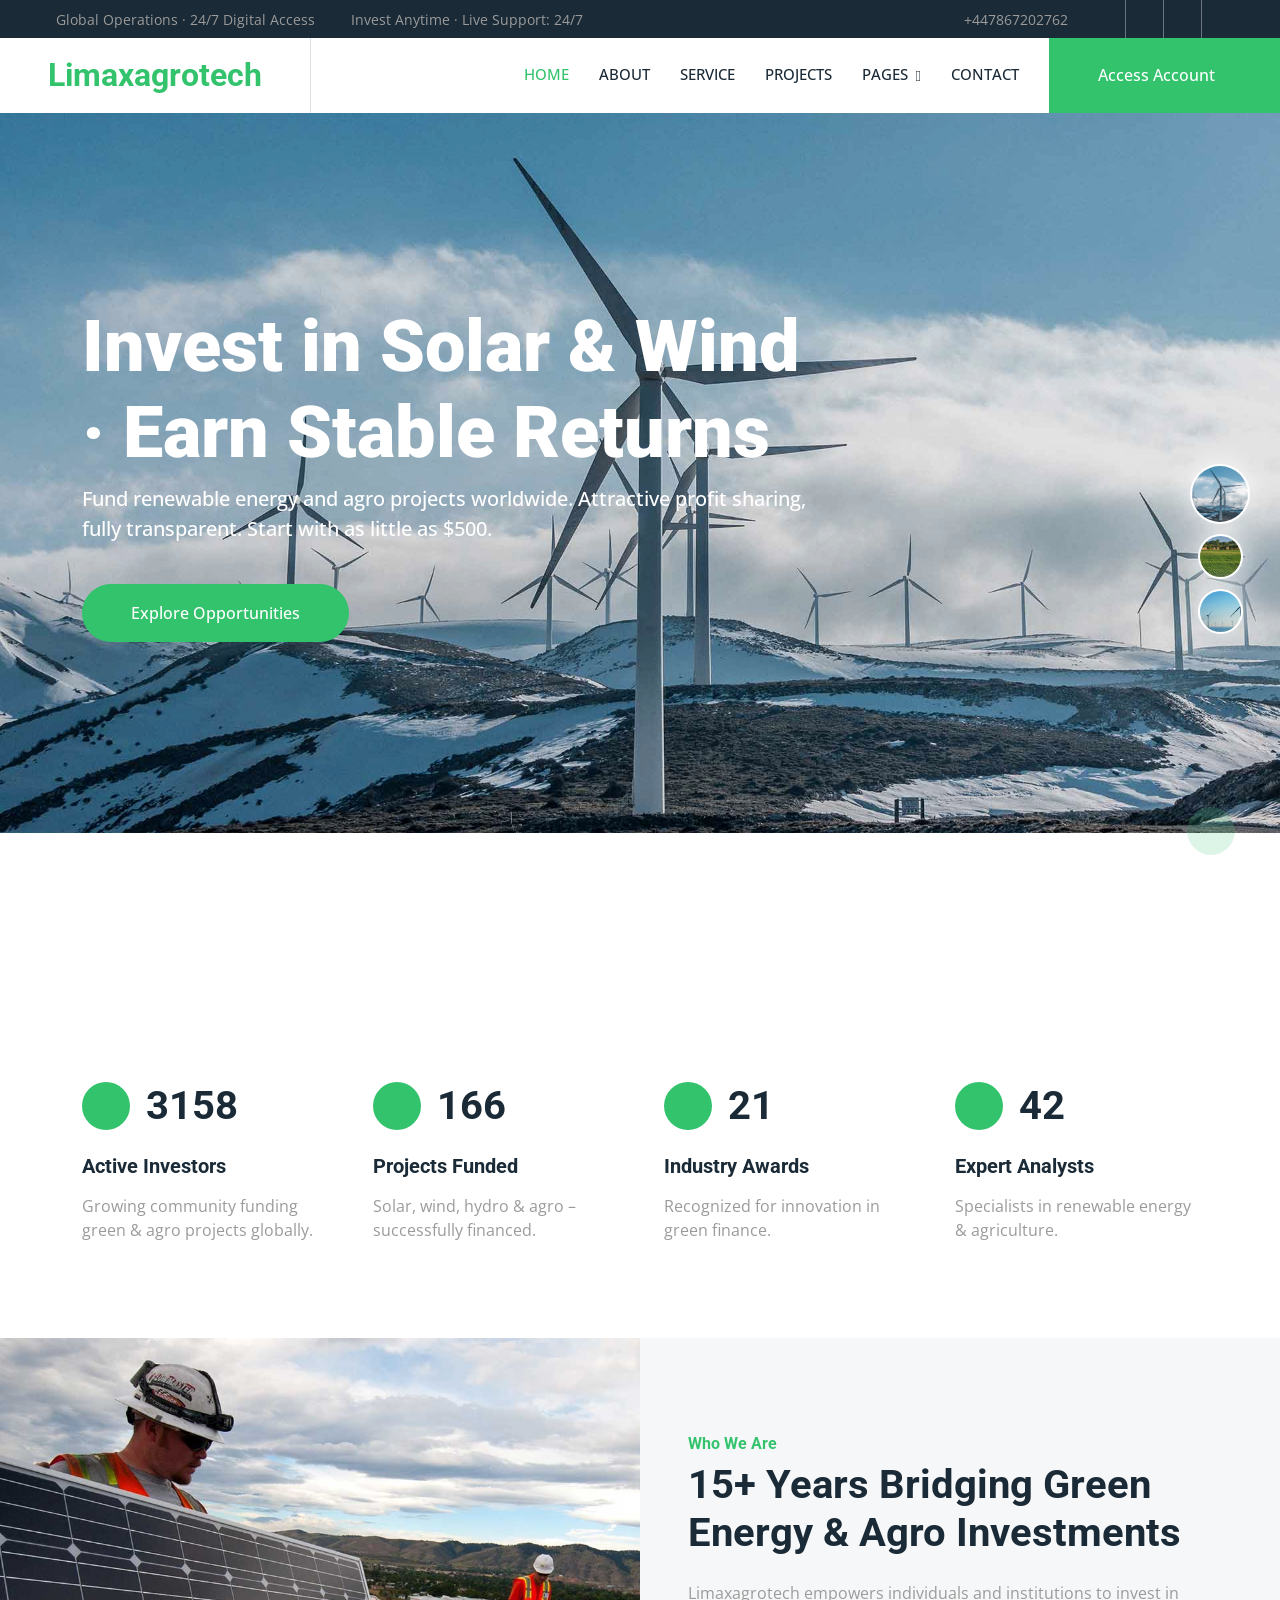
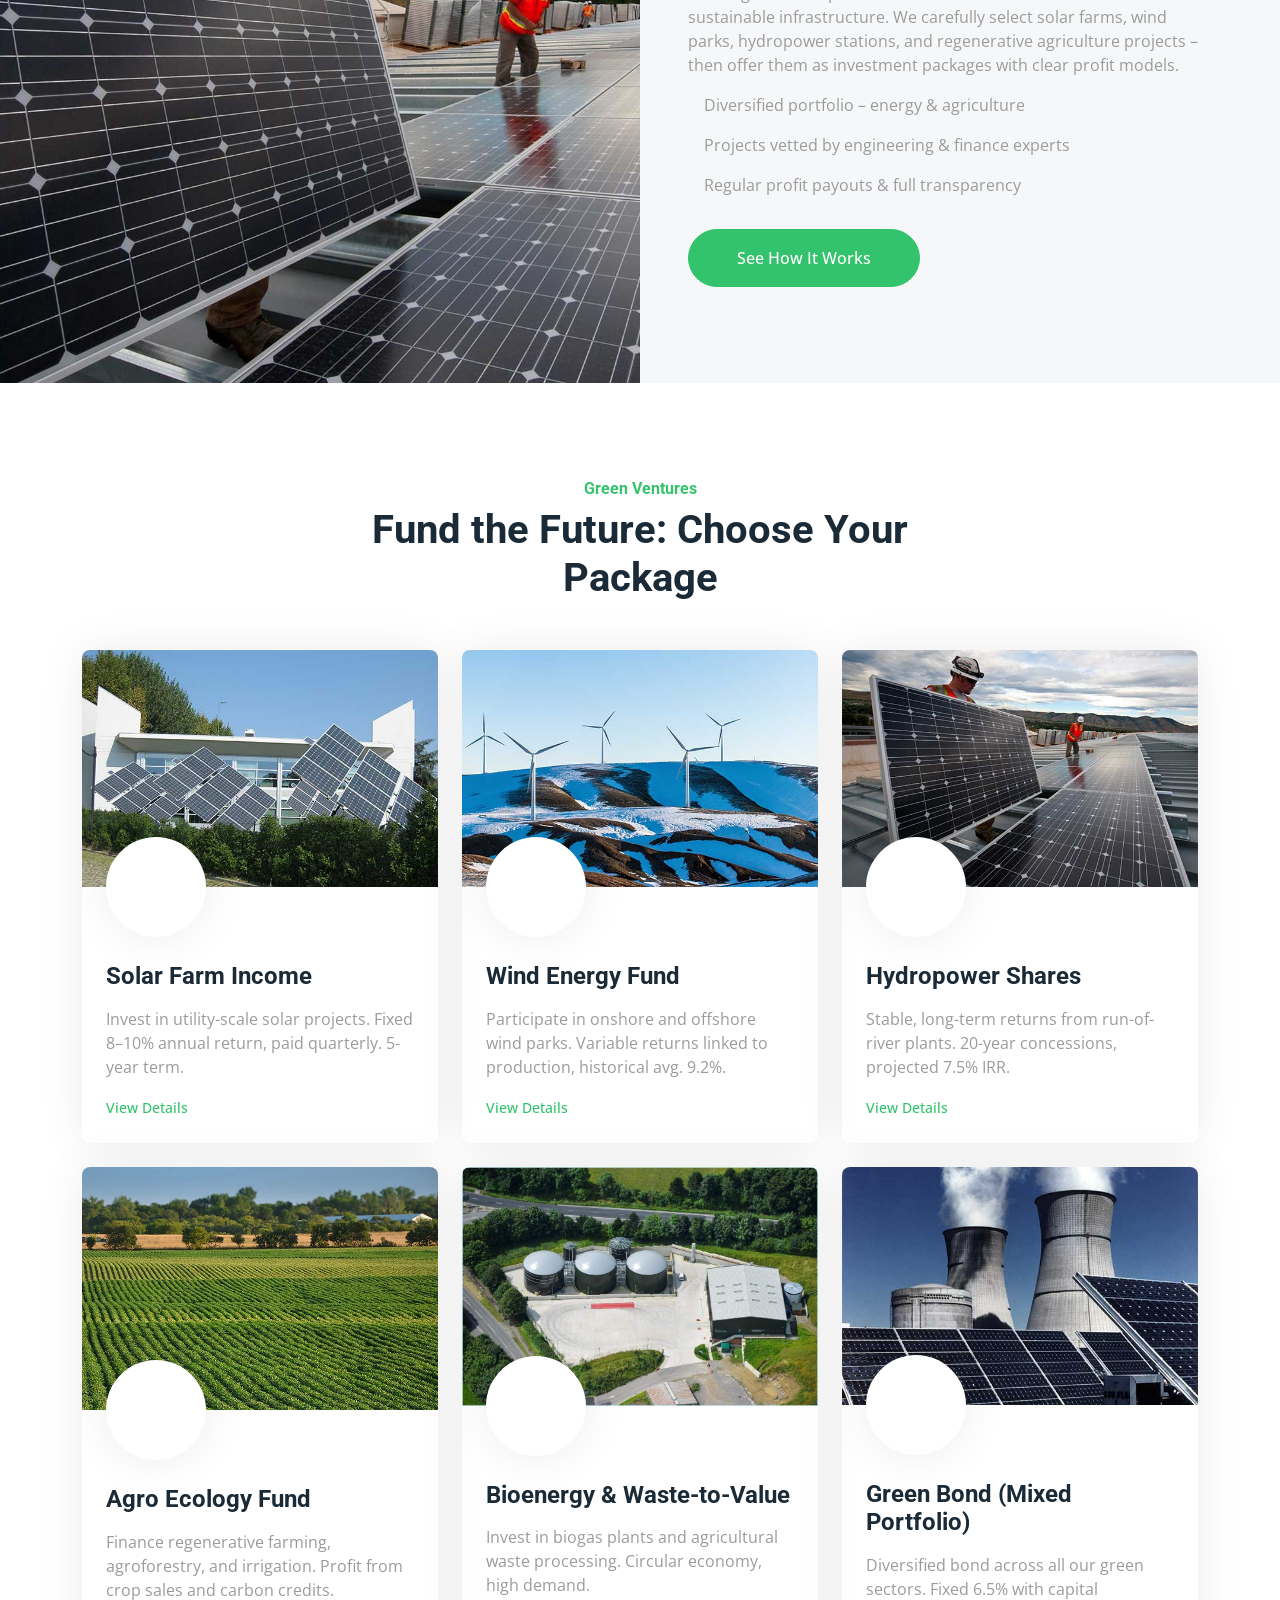
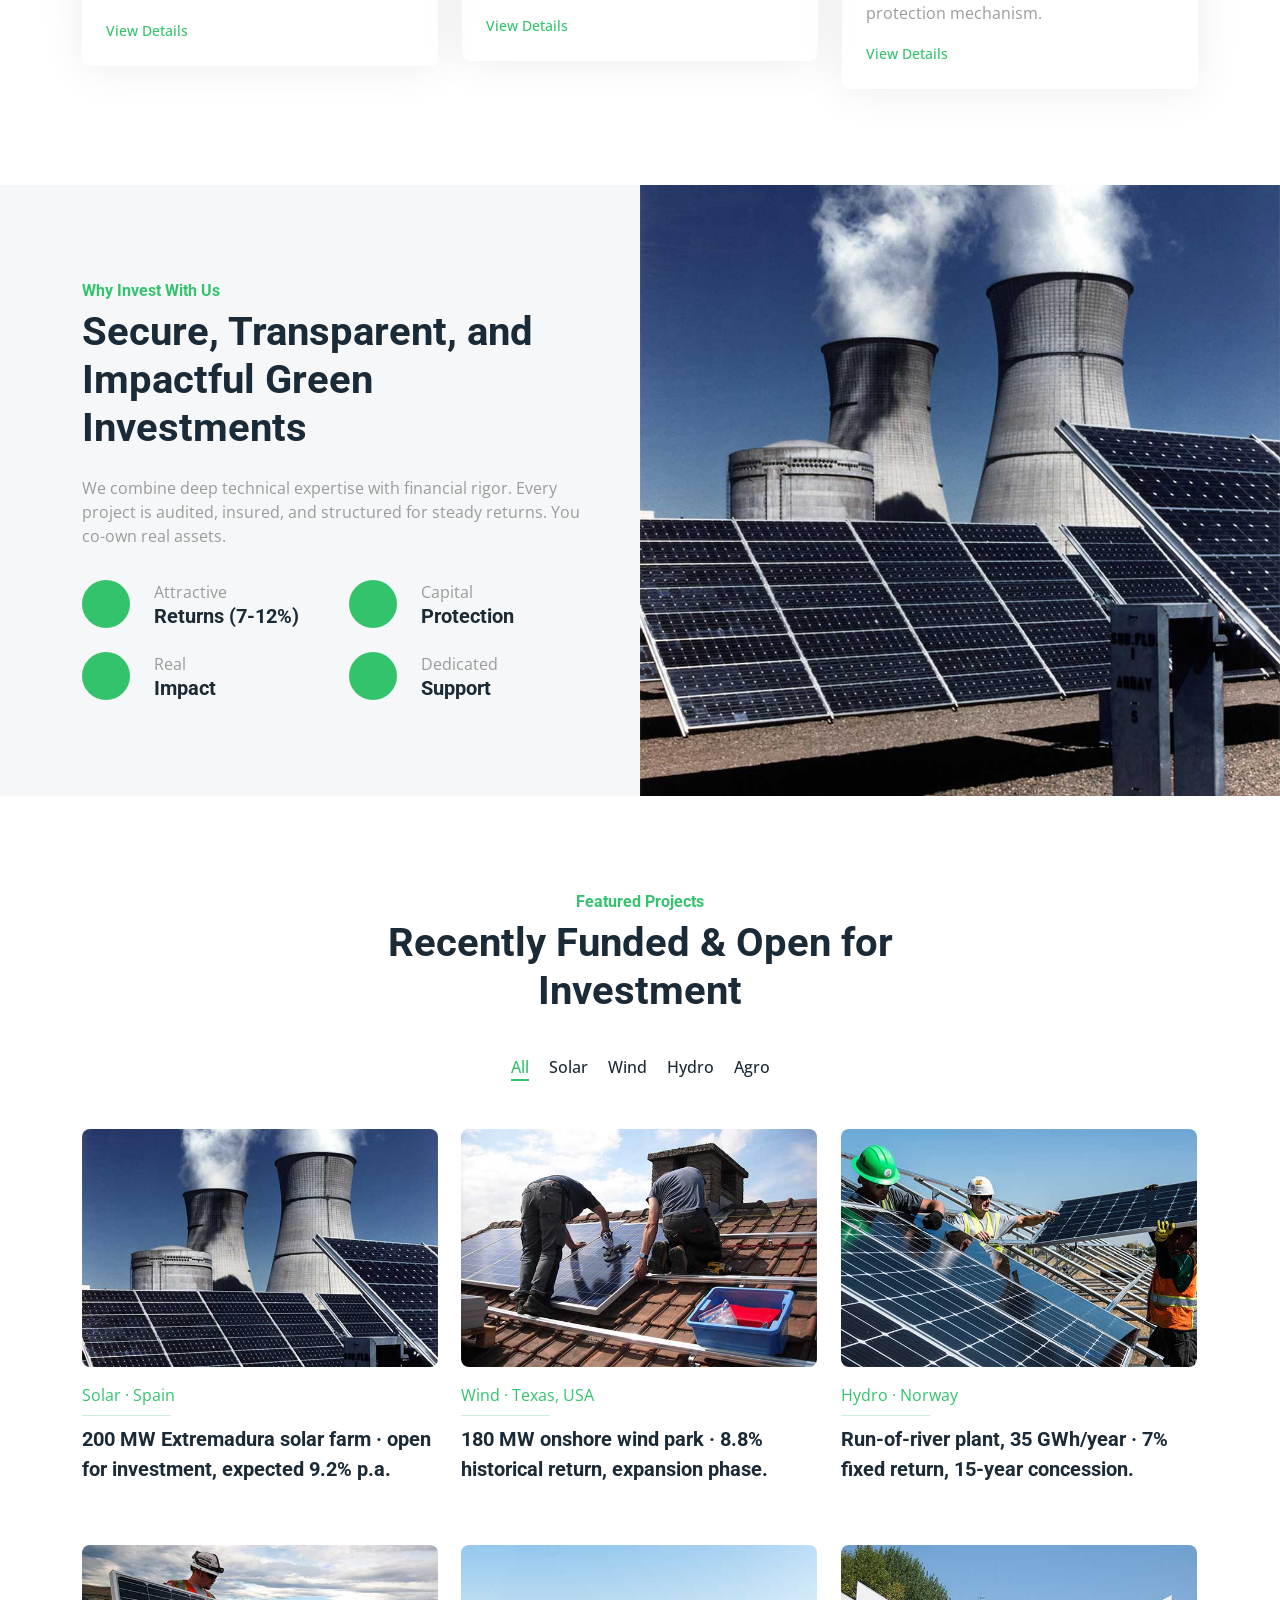
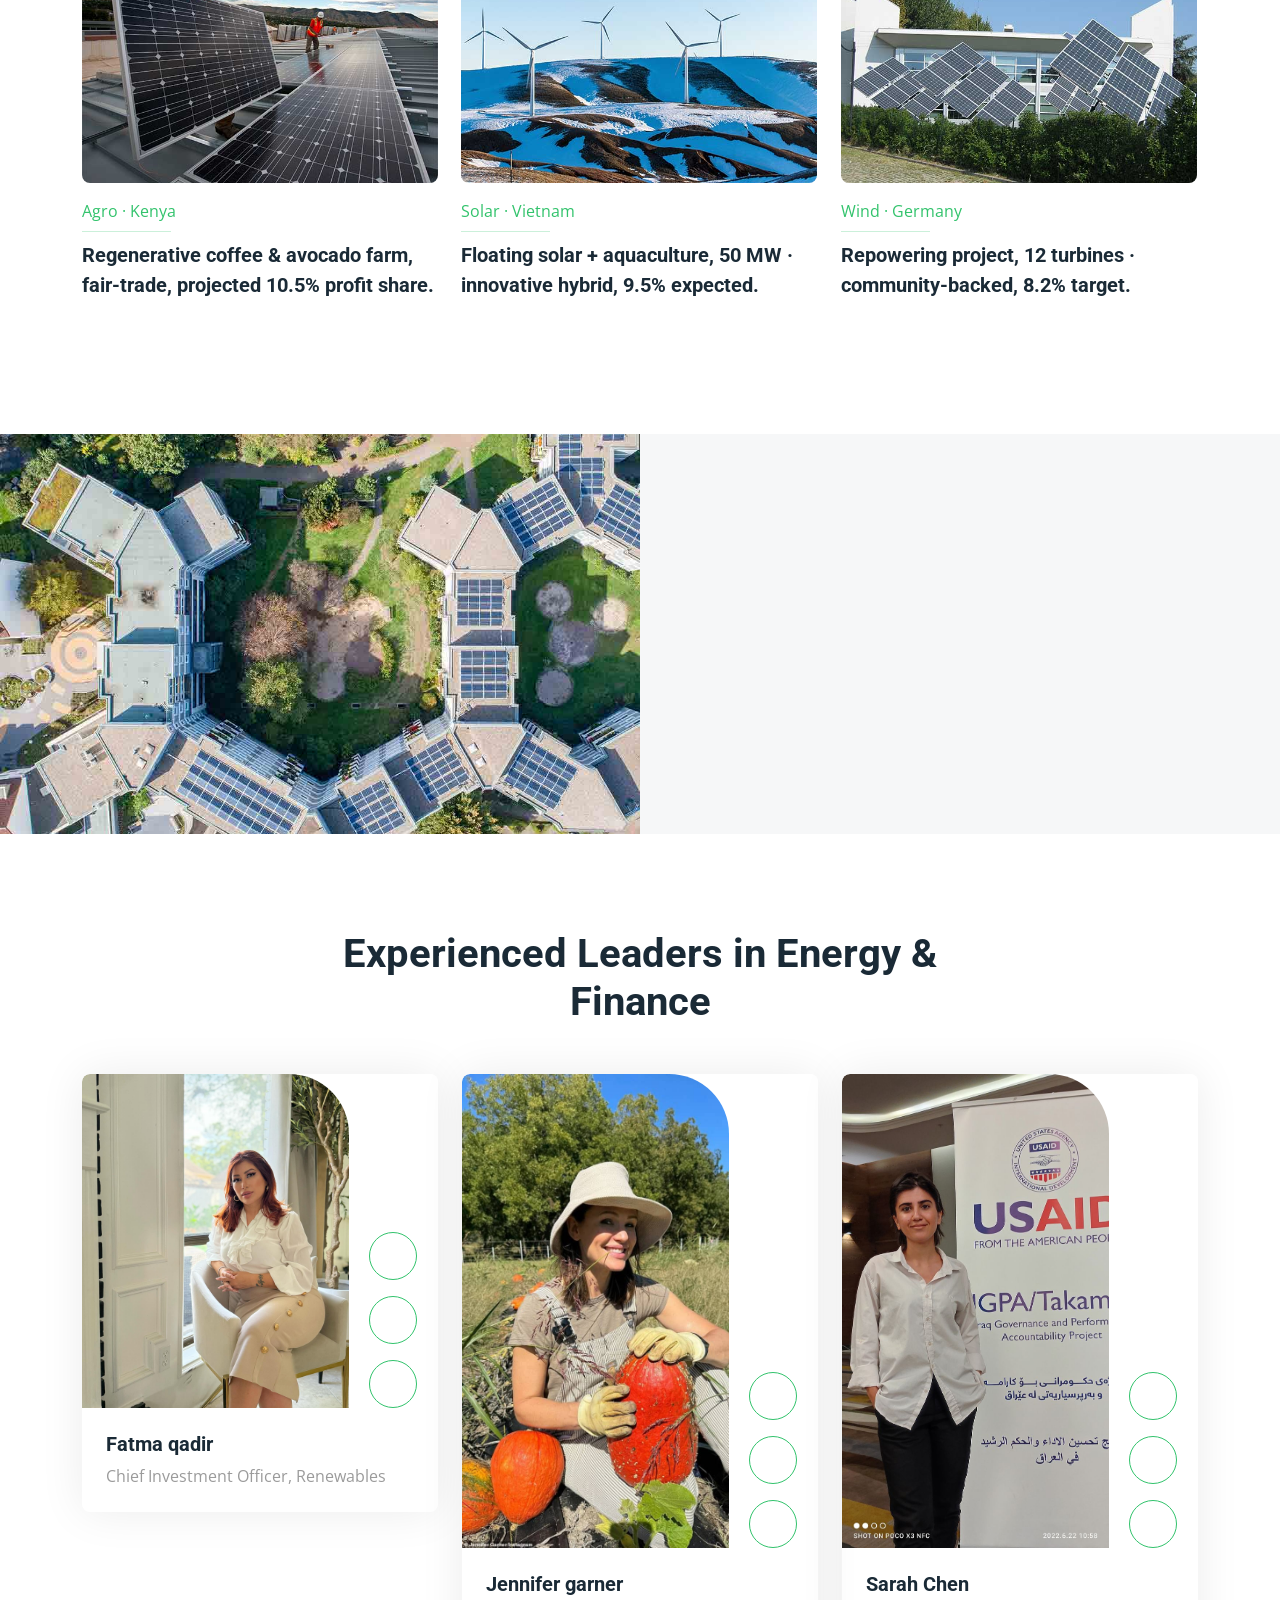
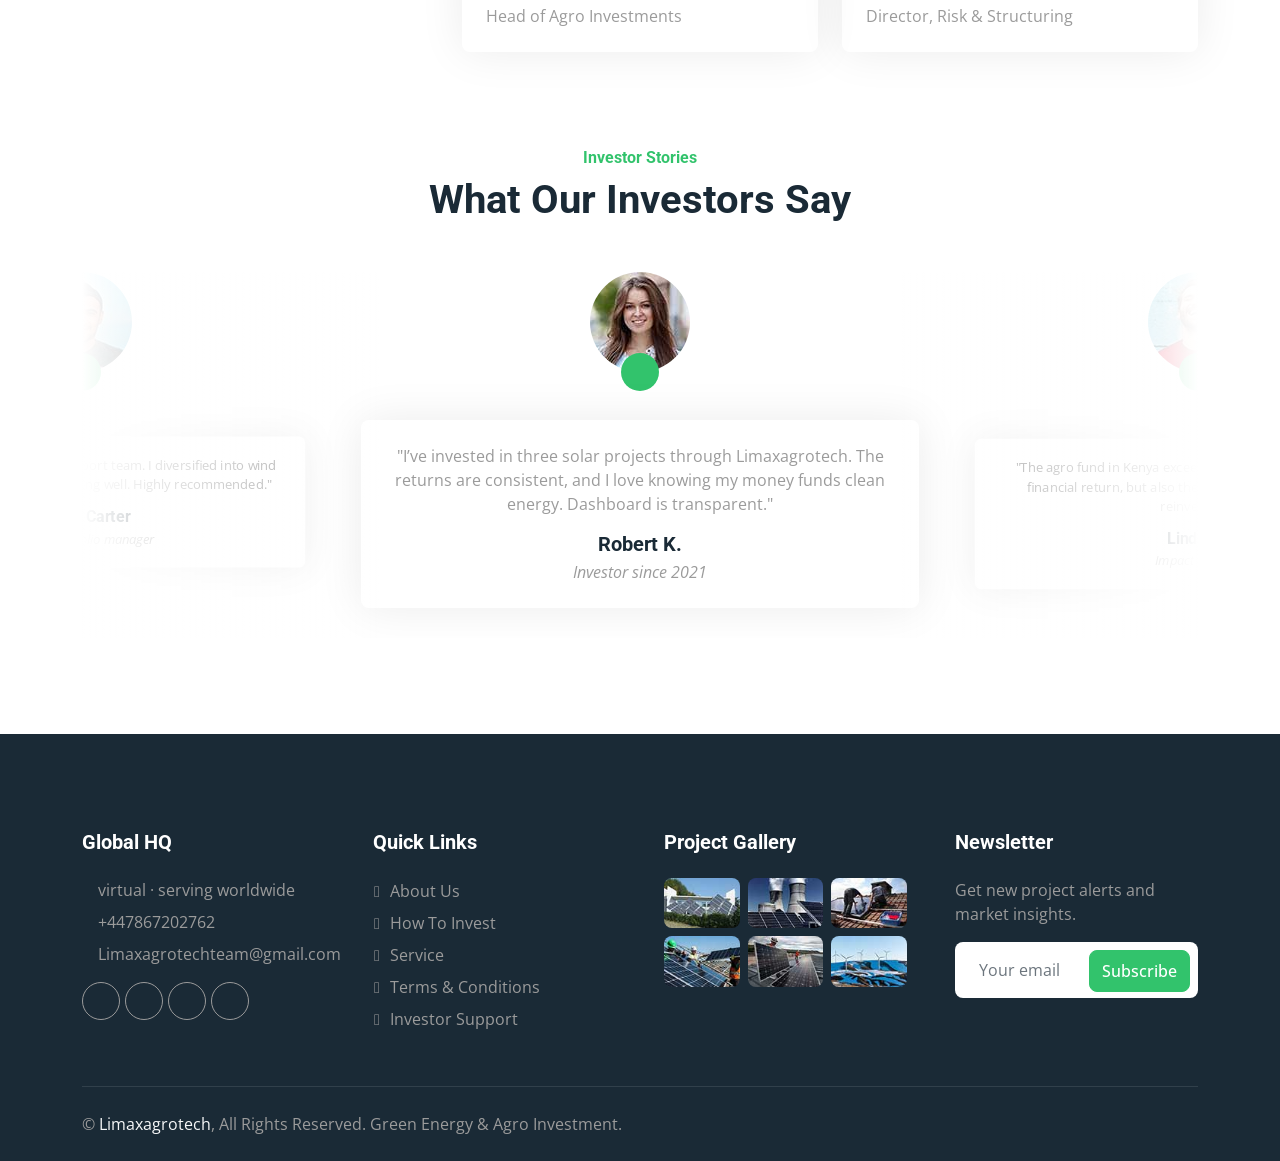
==== index.html @ bcfdec51 "first commit" ====
<!DOCTYPE html>
<html lang="en">

<!-- Mirrored from themewagon.github.io/limaxagrotech/ by HTTrack Website Copier/3.x [XR&CO'2014], Thu, 05 Feb 2026 19:25:22 GMT -->
<!-- Added by HTTrack -->
<meta http-equiv="content-type" content="text/html;charset=utf-8" /><!-- /Added by HTTrack -->

<head>
    <meta charset="utf-8">
    <title>Limaxagrotech · Green Energy & Agro Investment</title>
    <meta content="width=device-width, initial-scale=1.0" name="viewport">
    <meta content="green energy investment, agro projects, renewable energy, sustainable farming, invest in solar"
        name="keywords">
    <meta
        content="Limaxagrotech connects global investors with profitable green energy and agricultural projects. Invest in solar, wind, hydropower & agro packages."
        name="description">

    <!-- Favicon -->
    <link href="img/favicon.html" rel="icon">

    <!-- Google Web Fonts -->
    <link rel="preconnect" href="https://fonts.googleapis.com/">
    <link rel="preconnect" href="https://fonts.gstatic.com/" crossorigin>
    <link
        href="https://fonts.googleapis.com/css2?family=Open+Sans:wght@400;500&amp;family=Roboto:wght@500;700;900&amp;display=swap"
        rel="stylesheet">

    <!-- Icon Font Stylesheet -->
    <link href="../../cdnjs.cloudflare.com/ajax/libs/font-awesome/5.10.0/css/all.min.css" rel="stylesheet">
    <link href="../../cdn.jsdelivr.net/npm/bootstrap-icons@1.4.1/font/bootstrap-icons.css" rel="stylesheet">

    <!-- Libraries Stylesheet -->
    <link href="lib/animate/animate.min.css" rel="stylesheet">
    <link href="lib/owlcarousel/assets/owl.carousel.min.css" rel="stylesheet">
    <link href="lib/lightbox/css/lightbox.min.css" rel="stylesheet">

    <!-- Customized Bootstrap Stylesheet -->
    <link href="css/bootstrap.min.css" rel="stylesheet">

    <!-- Template Stylesheet -->
    <link href="css/style.css" rel="stylesheet">

    <style>
        /* Ensure mobile menu appears above content */
        .navbar-collapse {
            background-color: white;
            z-index: 1050;
            transition: all 0.3s ease;
        }

        /* Manual toggle class */
        .navbar-collapse.show-manual {
            display: block !important;
        }
    </style>
</head>

<body>
    <!-- Spinner Start -->
    <div id="spinner"
        class="show bg-white position-fixed translate-middle w-100 vh-100 top-50 start-50 d-flex align-items-center justify-content-center">
        <div class="spinner-border text-primary" style="width: 3rem; height: 3rem;" role="status">
        </div>
    </div>
    <!-- Spinner End -->


    <!-- Topbar Start -->
    <div class="container-fluid bg-dark p-0">
        <div class="row gx-0 d-none d-lg-flex">
            <div class="col-lg-7 px-5 text-start">
                <div class="h-100 d-inline-flex align-items-center me-4">
                    <small class="fa fa-map-marker-alt text-primary me-2"></small>
                    <small>Global Operations · 24/7 Digital Access</small>
                </div>
                <div class="h-100 d-inline-flex align-items-center">
                    <small class="far fa-clock text-primary me-2"></small>
                    <small>Invest Anytime · Live Support: 24/7</small>
                </div>
            </div>
            <div class="col-lg-5 px-5 text-end">
                <div class="h-100 d-inline-flex align-items-center me-4">
                    <small class="fa fa-phone-alt text-primary me-2"></small>
                    <small>+447867202762</small>
                </div>
                <div class="h-100 d-inline-flex align-items-center mx-n2">
                    <a class="btn btn-square btn-link rounded-0 border-0 border-end border-secondary" href="#"><i
                            class="fab fa-facebook-f"></i></a>
                    <a class="btn btn-square btn-link rounded-0 border-0 border-end border-secondary" href="#"><i
                            class="fab fa-twitter"></i></a>
                    <a class="btn btn-square btn-link rounded-0 border-0 border-end border-secondary" href="#"><i
                            class="fab fa-linkedin-in"></i></a>
                    <a class="btn btn-square btn-link rounded-0" href="#"><i class="fab fa-instagram"></i></a>
                </div>
            </div>
        </div>
    </div>
    <!-- Topbar End -->


    <!-- Navbar Start -->
    <nav class="navbar navbar-expand-lg bg-white navbar-light sticky-top p-0">
        <a href="index.html" class="navbar-brand d-flex align-items-center border-end px-4 px-lg-5">
            <h2 class="m-0 text-primary">Limaxagrotech</h2>
        </a>
        <button type="button" class="navbar-toggler me-4" id="navbarToggler" aria-controls="navbarCollapse"
            aria-expanded="false" aria-label="Toggle navigation">
            <span class="navbar-toggler-icon"></span>
        </button>
        <div class="collapse navbar-collapse" id="navbarCollapse">
            <div class="navbar-nav ms-auto p-4 p-lg-0">
                <a href="index.html" class="nav-item nav-link active">Home</a>
                <a href="about.html" class="nav-item nav-link">About</a>
                <a href="service.html" class="nav-item nav-link">Service</a>
                <a href="project.html" class="nav-item nav-link">Projects</a>
                <div class="nav-item dropdown">
                    <a href="#" class="nav-link dropdown-toggle" data-bs-toggle="dropdown">Pages</a>
                    <div class="dropdown-menu bg-light m-0">
                        <a href="feature.html" class="dropdown-item">Why Invest</a>
                        <!-- <a href="quote.html" class="dropdown-item">Request Info</a> -->
                        <a href="team.html" class="dropdown-item">Our Team</a>
                        <a href="testimonial.html" class="dropdown-item">Testimonials</a>
                    </div>
                </div>
                <a href="contact.html" class="nav-item nav-link">Contact</a>
                <!-- Access Account link visible on mobile, hidden on desktop -->
                <a href="#" class="nav-item nav-link d-lg-none">Access Account</a>
            </div>
            <!-- Desktop-only Access Account button -->
            <a href="/account/login" class="btn btn-primary rounded-0 py-4 px-lg-5 d-none d-lg-block">Access Account<i
                    class="fa fa-arrow-right ms-3"></i></a>
        </div>
    </nav>
    <!-- Navbar End -->

    <!-- All your content remains exactly the same from here onward... -->
    <!-- Carousel Start -->
    <div class="container-fluid p-0 pb-5 wow fadeIn" data-wow-delay="0.1s">
        <div class="owl-carousel header-carousel position-relative">
            <div class="owl-carousel-item position-relative" data-dot="<img src='img/carousel-1.jpg'>">
                <img class="img-fluid" src="img/carousel-1.jpg" alt="">
                <div class="owl-carousel-inner">
                    <div class="container">
                        <div class="row justify-content-start">
                            <div class="col-10 col-lg-8">
                                <h1 class="display-2 text-white animated slideInDown">Invest in Solar & Wind · Earn
                                    Stable Returns</h1>
                                <p class="fs-5 fw-medium text-white mb-4 pb-3">Fund renewable energy and agro projects
                                    worldwide. Attractive profit sharing, fully transparent. Start with as little as
                                    $500.</p>
                                <a href="/account/login" class="btn btn-primary rounded-pill py-3 px-5 animated slideInLeft">Explore
                                    Opportunities</a>
                            </div>
                        </div>
                    </div>
                </div>
            </div>
            <div class="owl-carousel-item position-relative" data-dot="<img src='img/agro1.jpg'>">
                <img class="img-fluid" src="img/agro1.jpg" alt="">
                <div class="owl-carousel-inner">
                    <div class="container">
                        <div class="row justify-content-start">
                            <div class="col-10 col-lg-8">
                                <h1 class="display-2 text-white animated slideInDown">Agro Investment · Grow Your
                                    Capital Sustainably</h1>
                                <p class="fs-5 fw-medium text-white mb-4 pb-3">Participate in large-scale organic
                                    farming, irrigation, and agro-processing. High demand, green future.</p>
                                <a href="/account/login" class="btn btn-primary rounded-pill py-3 px-5 animated slideInLeft">Discover
                                    Agro Projects</a>
                            </div>
                        </div>
                    </div>
                </div>
            </div>
            <div class="owl-carousel-item position-relative" data-dot="<img src='img/carousel-3.jpg'>">
                <img class="img-fluid" src="img/carousel-3.jpg" alt="">
                <div class="owl-carousel-inner">
                    <div class="container">
                        <div class="row justify-content-start">
                            <div class="col-10 col-lg-8">
                                <h1 class="display-2 text-white animated slideInDown">Global Portfolio · Diversify with
                                    Green Energy</h1>
                                <p class="fs-5 fw-medium text-white mb-4 pb-3">Join 3,500+ investors already profiting
                                    from solar farms, wind parks, and sustainable agriculture.</p>
                                <a href="/account/login" class="btn btn-primary rounded-pill py-3 px-5 animated slideInLeft">View
                                    Green Ventures</a>
                            </div>
                        </div>
                    </div>
                </div>
            </div>
        </div>
    </div>
    <!-- Carousel End -->

    <!-- ... (rest of your content remains unchanged) ... -->
    <!-- Feature Start -->
    <div class="container-xxl py-5">
        <div class="container">
            <div class="row g-5">
                <div class="col-md-6 col-lg-3 wow fadeIn" data-wow-delay="0.1s">
                    <div class="d-flex align-items-center mb-4">
                        <div class="btn-lg-square bg-primary rounded-circle me-3">
                            <i class="fa fa-users text-white"></i>
                        </div>
                        <h1 class="mb-0" data-toggle="counter-up">3528</h1>
                    </div>
                    <h5 class="mb-3">Active Investors</h5>
                    <span>Growing community funding green & agro projects globally.</span>
                </div>
                <div class="col-md-6 col-lg-3 wow fadeIn" data-wow-delay="0.3s">
                    <div class="d-flex align-items-center mb-4">
                        <div class="btn-lg-square bg-primary rounded-circle me-3">
                            <i class="fa fa-check text-white"></i>
                        </div>
                        <h1 class="mb-0" data-toggle="counter-up">186</h1>
                    </div>
                    <h5 class="mb-3">Projects Funded</h5>
                    <span>Solar, wind, hydro & agro – successfully financed.</span>
                </div>
                <div class="col-md-6 col-lg-3 wow fadeIn" data-wow-delay="0.5s">
                    <div class="d-flex align-items-center mb-4">
                        <div class="btn-lg-square bg-primary rounded-circle me-3">
                            <i class="fa fa-award text-white"></i>
                        </div>
                        <h1 class="mb-0" data-toggle="counter-up">23</h1>
                    </div>
                    <h5 class="mb-3">Industry Awards</h5>
                    <span>Recognized for innovation in green finance.</span>
                </div>
                <div class="col-md-6 col-lg-3 wow fadeIn" data-wow-delay="0.7s">
                    <div class="d-flex align-items-center mb-4">
                        <div class="btn-lg-square bg-primary rounded-circle me-3">
                            <i class="fa fa-users-cog text-white"></i>
                        </div>
                        <h1 class="mb-0" data-toggle="counter-up">47</h1>
                    </div>
                    <h5 class="mb-3">Expert Analysts</h5>
                    <span>Specialists in renewable energy & agriculture.</span>
                </div>
            </div>
        </div>
    </div>
    <!-- Feature Start -->


    <!-- About Start -->
    <div class="container-fluid bg-light overflow-hidden my-5 px-lg-0">
        <div class="container about px-lg-0">
            <div class="row g-0 mx-lg-0">
                <div class="col-lg-6 ps-lg-0 wow fadeIn" data-wow-delay="0.1s" style="min-height: 400px;">
                    <div class="position-relative h-100">
                        <img class="position-absolute img-fluid w-100 h-100" src="img/about.jpg"
                            style="object-fit: cover;" alt="">
                    </div>
                </div>
                <div class="col-lg-6 about-text py-5 wow fadeIn" data-wow-delay="0.5s">
                    <div class="p-lg-5 pe-lg-0">
                        <h6 class="text-primary">Who We Are</h6>
                        <h1 class="mb-4">15+ Years Bridging Green Energy & Agro Investments</h1>
                        <p>Limaxagrotech empowers individuals and institutions to invest in sustainable infrastructure.
                            We carefully select solar farms, wind parks, hydropower stations, and regenerative
                            agriculture projects – then offer them as investment packages with clear profit models.</p>
                        <p><i class="fa fa-check-circle text-primary me-3"></i>Diversified portfolio – energy &
                            agriculture</p>
                        <p><i class="fa fa-check-circle text-primary me-3"></i>Projects vetted by engineering & finance
                            experts</p>
                        <p><i class="fa fa-check-circle text-primary me-3"></i>Regular profit payouts & full
                            transparency</p>
                        <a href="#" class="btn btn-primary rounded-pill py-3 px-5 mt-3">See How It Works</a>
                    </div>
                </div>
            </div>
        </div>
    </div>
    <!-- About End -->


    <!-- Service / Green Ventures Start -->
    <div class="container-xxl py-5">
        <div class="container">
            <div class="text-center mx-auto mb-5 wow fadeInUp" data-wow-delay="0.1s" style="max-width: 600px;">
                <h6 class="text-primary">Green Ventures</h6>
                <h1 class="mb-4">Fund the Future: Choose Your Package</h1>
            </div>
            <div class="row g-4">
                <div class="col-md-6 col-lg-4 wow fadeInUp" data-wow-delay="0.1s">
                    <div class="service-item rounded overflow-hidden">
                        <img class="img-fluid" src="img/img-600x400-1.jpg" alt="">
                        <div class="position-relative p-4 pt-0">
                            <div class="service-icon">
                                <i class="fa fa-solar-panel fa-3x"></i>
                            </div>
                            <h4 class="mb-3">Solar Farm Income</h4>
                            <p>Invest in utility-scale solar projects. Fixed 8–10% annual return, paid quarterly. 5-year
                                term.</p>
                            <a class="small fw-medium" href="#">View Details<i class="fa fa-arrow-right ms-2"></i></a>
                        </div>
                    </div>
                </div>
                <div class="col-md-6 col-lg-4 wow fadeInUp" data-wow-delay="0.3s">
                    <div class="service-item rounded overflow-hidden">
                        <img class="img-fluid" src="img/img-600x400-2.jpg" alt="">
                        <div class="position-relative p-4 pt-0">
                            <div class="service-icon">
                                <i class="fa fa-wind fa-3x"></i>
                            </div>
                            <h4 class="mb-3">Wind Energy Fund</h4>
                            <p>Participate in onshore and offshore wind parks. Variable returns linked to production,
                                historical avg. 9.2%.</p>
                            <a class="small fw-medium" href="#">View Details<i class="fa fa-arrow-right ms-2"></i></a>
                        </div>
                    </div>
                </div>
                <div class="col-md-6 col-lg-4 wow fadeInUp" data-wow-delay="0.5s">
                    <div class="service-item rounded overflow-hidden">
                        <img class="img-fluid" src="img/img-600x400-3.jpg" alt="">
                        <div class="position-relative p-4 pt-0">
                            <div class="service-icon">
                                <i class="fa fa-lightbulb fa-3x"></i>
                            </div>
                            <h4 class="mb-3">Hydropower Shares</h4>
                            <p>Stable, long-term returns from run-of-river plants. 20-year concessions, projected 7.5%
                                IRR.</p>
                            <a class="small fw-medium" href="#">View Details<i class="fa fa-arrow-right ms-2"></i></a>
                        </div>
                    </div>
                </div>
                <div class="col-md-6 col-lg-4 wow fadeInUp" data-wow-delay="0.1s">
                    <div class="service-item rounded overflow-hidden">
                        <img class="img-fluid" src="img/agro1.jpg" alt="">
                        <div class="position-relative p-4 pt-0">
                            <div class="service-icon">
                                <i class="fa fa-seedling fa-3x"></i>
                            </div>
                            <h4 class="mb-3">Agro Ecology Fund</h4>
                            <p>Finance regenerative farming, agroforestry, and irrigation. Profit from crop sales and
                                carbon credits.</p>
                            <a class="small fw-medium" href="#">View Details<i class="fa fa-arrow-right ms-2"></i></a>
                        </div>
                    </div>
                </div>
                <div class="col-md-6 col-lg-4 wow fadeInUp" data-wow-delay="0.3s">
                    <div class="service-item rounded overflow-hidden">
                        <img class="img-fluid" src="img/bio1.jpg" alt="">
                        <div class="position-relative p-4 pt-0">
                            <div class="service-icon">
                                <i class="fa fa-tractor fa-3x"></i>
                            </div>
                            <h4 class="mb-3">Bioenergy & Waste-to-Value</h4>
                            <p>Invest in biogas plants and agricultural waste processing. Circular economy, high demand.
                            </p>
                            <a class="small fw-medium" href="#">View Details<i class="fa fa-arrow-right ms-2"></i></a>
                        </div>
                    </div>
                </div>
                <div class="col-md-6 col-lg-4 wow fadeInUp" data-wow-delay="0.5s">
                    <div class="service-item rounded overflow-hidden">
                        <img class="img-fluid" src="img/img-600x400-6.jpg" alt="">
                        <div class="position-relative p-4 pt-0">
                            <div class="service-icon">
                                <i class="fa fa-water fa-3x"></i>
                            </div>
                            <h4 class="mb-3">Green Bond (Mixed Portfolio)</h4>
                            <p>Diversified bond across all our green sectors. Fixed 6.5% with capital protection
                                mechanism.</p>
                            <a class="small fw-medium" href="#">View Details<i class="fa fa-arrow-right ms-2"></i></a>
                        </div>
                    </div>
                </div>
            </div>
        </div>
    </div>
    <!-- Service End -->


    <!-- Feature / Why Invest Start -->
    <div class="container-fluid bg-light overflow-hidden my-5 px-lg-0">
        <div class="container feature px-lg-0">
            <div class="row g-0 mx-lg-0">
                <div class="col-lg-6 feature-text py-5 wow fadeIn" data-wow-delay="0.1s">
                    <div class="p-lg-5 ps-lg-0">
                        <h6 class="text-primary">Why Invest With Us</h6>
                        <h1 class="mb-4">Secure, Transparent, and Impactful Green Investments</h1>
                        <p class="mb-4 pb-2">We combine deep technical expertise with financial rigor. Every project is
                            audited, insured, and structured for steady returns. You co-own real assets.</p>
                        <div class="row g-4">
                            <div class="col-6">
                                <div class="d-flex align-items-center">
                                    <div class="btn-lg-square bg-primary rounded-circle">
                                        <i class="fa fa-chart-line text-white"></i>
                                    </div>
                                    <div class="ms-4">
                                        <p class="mb-0">Attractive</p>
                                        <h5 class="mb-0">Returns (7-12%)</h5>
                                    </div>
                                </div>
                            </div>
                            <div class="col-6">
                                <div class="d-flex align-items-center">
                                    <div class="btn-lg-square bg-primary rounded-circle">
                                        <i class="fa fa-shield-alt text-white"></i>
                                    </div>
                                    <div class="ms-4">
                                        <p class="mb-0">Capital</p>
                                        <h5 class="mb-0">Protection</h5>
                                    </div>
                                </div>
                            </div>
                            <div class="col-6">
                                <div class="d-flex align-items-center">
                                    <div class="btn-lg-square bg-primary rounded-circle">
                                        <i class="fa fa-leaf text-white"></i>
                                    </div>
                                    <div class="ms-4">
                                        <p class="mb-0">Real</p>
                                        <h5 class="mb-0">Impact</h5>
                                    </div>
                                </div>
                            </div>
                            <div class="col-6">
                                <div class="d-flex align-items-center">
                                    <div class="btn-lg-square bg-primary rounded-circle">
                                        <i class="fa fa-headphones text-white"></i>
                                    </div>
                                    <div class="ms-4">
                                        <p class="mb-0">Dedicated</p>
                                        <h5 class="mb-0">Support</h5>
                                    </div>
                                </div>
                            </div>
                        </div>
                    </div>
                </div>
                <div class="col-lg-6 pe-lg-0 wow fadeIn" data-wow-delay="0.5s" style="min-height: 400px;">
                    <div class="position-relative h-100">
                        <img class="position-absolute img-fluid w-100 h-100" src="img/feature.jpg"
                            style="object-fit: cover;" alt="">
                    </div>
                </div>
            </div>
        </div>
    </div>
    <!-- Feature End -->


    <!-- Projects Start (Featured investment projects) -->
    <div class="container-xxl py-5">
        <div class="container">
            <div class="text-center mx-auto mb-5 wow fadeInUp" data-wow-delay="0.1s" style="max-width: 600px;">
                <h6 class="text-primary">Featured Projects</h6>
                <h1 class="mb-4">Recently Funded & Open for Investment</h1>
            </div>
            <div class="row mt-n2 wow fadeInUp" data-wow-delay="0.3s">
                <div class="col-12 text-center">
                    <ul class="list-inline mb-5" id="portfolio-flters">
                        <li class="mx-2 active" data-filter="*">All</li>
                        <li class="mx-2" data-filter=".first">Solar</li>
                        <li class="mx-2" data-filter=".second">Wind</li>
                        <li class="mx-2" data-filter=".third">Hydro</li>
                        <li class="mx-2" data-filter=".fourth">Agro</li>
                    </ul>
                </div>
            </div>
            <div class="row g-4 portfolio-container wow fadeInUp" data-wow-delay="0.5s">
                <div class="col-lg-4 col-md-6 portfolio-item first">
                    <div class="portfolio-img rounded overflow-hidden">
                        <img class="img-fluid" src="img/img-600x400-6.jpg" alt="">
                        <div class="portfolio-btn">
                            <a class="btn btn-lg-square btn-outline-light rounded-circle mx-1"
                                href="img/img-600x400-6.jpg" data-lightbox="portfolio"><i class="fa fa-eye"></i></a>
                            <a class="btn btn-lg-square btn-outline-light rounded-circle mx-1" href="#"><i
                                    class="fa fa-link"></i></a>
                        </div>
                    </div>
                    <div class="pt-3">
                        <p class="text-primary mb-0">Solar · Spain</p>
                        <hr class="text-primary w-25 my-2">
                        <h5 class="lh-base">200 MW Extremadura solar farm · open for investment, expected 9.2% p.a.</h5>
                    </div>
                </div>
                <div class="col-lg-4 col-md-6 portfolio-item second">
                    <div class="portfolio-img rounded overflow-hidden">
                        <img class="img-fluid" src="img/img-600x400-5.jpg" alt="">
                        <div class="portfolio-btn">
                            <a class="btn btn-lg-square btn-outline-light rounded-circle mx-1"
                                href="img/img-600x400-5.jpg" data-lightbox="portfolio"><i class="fa fa-eye"></i></a>
                            <a class="btn btn-lg-square btn-outline-light rounded-circle mx-1" href="#"><i
                                    class="fa fa-link"></i></a>
                        </div>
                    </div>
                    <div class="pt-3">
                        <p class="text-primary mb-0">Wind · Texas, USA</p>
                        <hr class="text-primary w-25 my-2">
                        <h5 class="lh-base">180 MW onshore wind park · 8.8% historical return, expansion phase.</h5>
                    </div>
                </div>
                <div class="col-lg-4 col-md-6 portfolio-item third">
                    <div class="portfolio-img rounded overflow-hidden">
                        <img class="img-fluid" src="img/img-600x400-4.jpg" alt="">
                        <div class="portfolio-btn">
                            <a class="btn btn-lg-square btn-outline-light rounded-circle mx-1"
                                href="img/img-600x400-4.jpg" data-lightbox="portfolio"><i class="fa fa-eye"></i></a>
                            <a class="btn btn-lg-square btn-outline-light rounded-circle mx-1" href="#"><i
                                    class="fa fa-link"></i></a>
                        </div>
                    </div>
                    <div class="pt-3">
                        <p class="text-primary mb-0">Hydro · Norway</p>
                        <hr class="text-primary w-25 my-2">
                        <h5 class="lh-base">Run-of-river plant, 35 GWh/year · 7% fixed return, 15-year concession.</h5>
                    </div>
                </div>
                <div class="col-lg-4 col-md-6 portfolio-item fourth">
                    <div class="portfolio-img rounded overflow-hidden">
                        <img class="img-fluid" src="img/img-600x400-3.jpg" alt="">
                        <div class="portfolio-btn">
                            <a class="btn btn-lg-square btn-outline-light rounded-circle mx-1"
                                href="img/img-600x400-3.jpg" data-lightbox="portfolio"><i class="fa fa-eye"></i></a>
                            <a class="btn btn-lg-square btn-outline-light rounded-circle mx-1" href="#"><i
                                    class="fa fa-link"></i></a>
                        </div>
                    </div>
                    <div class="pt-3">
                        <p class="text-primary mb-0">Agro · Kenya</p>
                        <hr class="text-primary w-25 my-2">
                        <h5 class="lh-base">Regenerative coffee & avocado farm, fair-trade, projected 10.5% profit
                            share.</h5>
                    </div>
                </div>
                <div class="col-lg-4 col-md-6 portfolio-item first">
                    <div class="portfolio-img rounded overflow-hidden">
                        <img class="img-fluid" src="img/img-600x400-2.jpg" alt="">
                        <div class="portfolio-btn">
                            <a class="btn btn-lg-square btn-outline-light rounded-circle mx-1"
                                href="img/img-600x400-2.jpg" data-lightbox="portfolio"><i class="fa fa-eye"></i></a>
                            <a class="btn btn-lg-square btn-outline-light rounded-circle mx-1" href="#"><i
                                    class="fa fa-link"></i></a>
                        </div>
                    </div>
                    <div class="pt-3">
                        <p class="text-primary mb-0">Solar · Vietnam</p>
                        <hr class="text-primary w-25 my-2">
                        <h5 class="lh-base">Floating solar + aquaculture, 50 MW · innovative hybrid, 9.5% expected.</h5>
                    </div>
                </div>
                <div class="col-lg-4 col-md-6 portfolio-item second">
                    <div class="portfolio-img rounded overflow-hidden">
                        <img class="img-fluid" src="img/img-600x400-1.jpg" alt="">
                        <div class="portfolio-btn">
                            <a class="btn btn-lg-square btn-outline-light rounded-circle mx-1"
                                href="img/img-600x400-1.jpg" data-lightbox="portfolio"><i class="fa fa-eye"></i></a>
                            <a class="btn btn-lg-square btn-outline-light rounded-circle mx-1" href="#"><i
                                    class="fa fa-link"></i></a>
                        </div>
                    </div>
                    <div class="pt-3">
                        <p class="text-primary mb-0">Wind · Germany</p>
                        <hr class="text-primary w-25 my-2">
                        <h5 class="lh-base">Repowering project, 12 turbines · community-backed, 8.2% target.</h5>
                    </div>
                </div>
            </div>
        </div>
    </div>
    <!-- Projects End -->


    <!-- Quote / Request Info Start -->
    <div class="container-fluid bg-light overflow-hidden my-5 px-lg-0">
        <div class="container quote px-lg-0">
            <div class="row g-0 mx-lg-0">
                <div class="col-lg-6 ps-lg-0 wow fadeIn" data-wow-delay="0.1s" style="min-height: 400px;">
                    <div class="position-relative h-100">
                        <img class="position-absolute img-fluid w-100 h-100" src="img/quote.jpg"
                            style="object-fit: cover;" alt="">
                    </div>
                </div>

            </div>
        </div>
    </div>
    <!-- Quote End -->


    <!-- Team Start -->
    <div class="container-xxl py-5">
        <div class="container">
            <div class="text-center mx-auto mb-5 wow fadeInUp" data-wow-delay="0.1s" style="max-width: 600px;">
                <h1 class="mb-4">Experienced Leaders in Energy & Finance</h1>
            </div>
            <div class="row g-4">
                <div class="col-lg-4 col-md-6 wow fadeInUp" data-wow-delay="0.1s">
                    <div class="team-item rounded overflow-hidden">
                        <div class="d-flex">
                            <img class="img-fluid w-75" src="img/PM.jpeg" alt="">
                            <div class="team-social w-25">
                                <a class="btn btn-lg-square btn-outline-primary rounded-circle mt-3" href="#"><i
                                        class="fab fa-facebook-f"></i></a>
                                <a class="btn btn-lg-square btn-outline-primary rounded-circle mt-3" href="#"><i
                                        class="fab fa-twitter"></i></a>
                                <a class="btn btn-lg-square btn-outline-primary rounded-circle mt-3" href="#"><i
                                        class="fab fa-linkedin-in"></i></a>
                            </div>
                        </div>
                        <div class="p-4">
                            <h5>Fatma qadir</h5>
                            <span>Chief Investment Officer, Renewables</span>
                        </div>
                    </div>
                </div>
                <div class="col-lg-4 col-md-6 wow fadeInUp" data-wow-delay="0.3s">
                    <div class="team-item rounded overflow-hidden">
                        <div class="d-flex">
                            <img class="img-fluid w-75" src="img/PM1.jpeg" alt="">
                            <div class="team-social w-25">
                                <a class="btn btn-lg-square btn-outline-primary rounded-circle mt-3" href="#"><i
                                        class="fab fa-facebook-f"></i></a>
                                <a class="btn btn-lg-square btn-outline-primary rounded-circle mt-3" href="#"><i
                                        class="fab fa-twitter"></i></a>
                                <a class="btn btn-lg-square btn-outline-primary rounded-circle mt-3" href="#"><i
                                        class="fab fa-linkedin-in"></i></a>
                            </div>
                        </div>
                        <div class="p-4">
                            <h5>Jennifer garner</h5>
                            <span>Head of Agro Investments</span>
                        </div>
                    </div>
                </div>
                <div class="col-lg-4 col-md-6 wow fadeInUp" data-wow-delay="0.5s">
                    <div class="team-item rounded overflow-hidden">
                        <div class="d-flex">
                            <img class="img-fluid w-75" src="img/PM2.jpeg" alt="">
                            <div class="team-social w-25">
                                <a class="btn btn-lg-square btn-outline-primary rounded-circle mt-3" href="#"><i
                                        class="fab fa-facebook-f"></i></a>
                                <a class="btn btn-lg-square btn-outline-primary rounded-circle mt-3" href="#"><i
                                        class="fab fa-twitter"></i></a>
                                <a class="btn btn-lg-square btn-outline-primary rounded-circle mt-3" href="#"><i
                                        class="fab fa-linkedin-in"></i></a>
                            </div>
                        </div>
                        <div class="p-4">
                            <h5>Sarah Chen</h5>
                            <span>Director, Risk & Structuring</span>
                        </div>
                    </div>
                </div>
            </div>
        </div>
    </div>
    <!-- Team End -->


    <!-- Testimonial Start -->
    <div class="container-xxl py-5">
        <div class="container">
            <div class="text-center mx-auto mb-5 wow fadeInUp" data-wow-delay="0.1s" style="max-width: 600px;">
                <h6 class="text-primary">Investor Stories</h6>
                <h1 class="mb-4">What Our Investors Say</h1>
            </div>
            <div class="owl-carousel testimonial-carousel wow fadeInUp" data-wow-delay="0.1s">
                <div class="testimonial-item text-center">
                    <div class="testimonial-img position-relative">
                        <img class="img-fluid rounded-circle mx-auto mb-5" src="img/testimonial-1.jpg">
                        <div class="btn-square bg-primary rounded-circle">
                            <i class="fa fa-quote-left text-white"></i>
                        </div>
                    </div>
                    <div class="testimonial-text text-center rounded p-4">
                        <p>"I’ve invested in three solar projects through Limaxagrotech. The returns are consistent, and
                            I love knowing my money funds clean energy. Dashboard is transparent."</p>
                        <h5 class="mb-1">Robert K.</h5>
                        <span class="fst-italic">Investor since 2021</span>
                    </div>
                </div>
                <div class="testimonial-item text-center">
                    <div class="testimonial-img position-relative">
                        <img class="img-fluid rounded-circle mx-auto mb-5" src="img/testimonial-2.jpg">
                        <div class="btn-square bg-primary rounded-circle">
                            <i class="fa fa-quote-left text-white"></i>
                        </div>
                    </div>
                    <div class="testimonial-text text-center rounded p-4">
                        <p>"The agro fund in Kenya exceeded my expectations. Not only financial return, but also the
                            impact on local farmers. I’m reinvesting."</p>
                        <h5 class="mb-1">Linda M.</h5>
                        <span class="fst-italic">Impact investor</span>
                    </div>
                </div>
                <div class="testimonial-item text-center">
                    <div class="testimonial-img position-relative">
                        <img class="img-fluid rounded-circle mx-auto mb-5" src="img/testimonial-3.jpg">
                        <div class="btn-square bg-primary rounded-circle">
                            <i class="fa fa-quote-left text-white"></i>
                        </div>
                    </div>
                    <div class="testimonial-text text-center rounded p-4">
                        <p>"Excellent due diligence and support team. I diversified into wind and hydropower, both
                            performing well. Highly recommended."</p>
                        <h5 class="mb-1">James Carter</h5>
                        <span class="fst-italic">Retired portfolio manager</span>
                    </div>
                </div>
            </div>
        </div>
    </div>
    <!-- Testimonial End -->


    <!-- Footer Start -->
    <div class="container-fluid bg-dark text-body footer mt-5 pt-5 wow fadeIn" data-wow-delay="0.1s">
        <div class="container py-5">
            <div class="row g-5">
                <div class="col-lg-3 col-md-6">
                    <h5 class="text-white mb-4">Global HQ</h5>
                    <p class="mb-2"><i class="fa fa-map-marker-alt me-3"></i>virtual · serving worldwide</p>
                    <p class="mb-2"><i class="fa fa-phone-alt me-3"></i>+447867202762</p>
                    <p class="mb-2"><i class="fa fa-envelope me-3"></i>Limaxagrotechteam@gmail.com</p>
                    <div class="d-flex pt-2">
                        <a class="btn btn-square btn-outline-light btn-social" href="#"><i
                                class="fab fa-twitter"></i></a>
                        <a class="btn btn-square btn-outline-light btn-social" href="#"><i
                                class="fab fa-facebook-f"></i></a>
                        <a class="btn btn-square btn-outline-light btn-social" href="#"><i
                                class="fab fa-youtube"></i></a>
                        <a class="btn btn-square btn-outline-light btn-social" href="#"><i
                                class="fab fa-linkedin-in"></i></a>
                    </div>
                </div>
                <div class="col-lg-3 col-md-6">
                    <h5 class="text-white mb-4">Quick Links</h5>
                    <a class="btn btn-link" href="#">About Us</a>
                    <a class="btn btn-link" href="#">How to Invest</a>
                    <a class="btn btn-link" href="#">Service</a>
                    <a class="btn btn-link" href="#">Terms & Conditions</a>
                    <a class="btn btn-link" href="#">Investor Support</a>
                </div>
                <div class="col-lg-3 col-md-6">
                    <h5 class="text-white mb-4">Project Gallery</h5>
                    <div class="row g-2">
                        <div class="col-4">
                            <img class="img-fluid rounded" src="img/gallery-1.jpg" alt="">
                        </div>
                        <div class="col-4">
                            <img class="img-fluid rounded" src="img/gallery-2.jpg" alt="">
                        </div>
                        <div class="col-4">
                            <img class="img-fluid rounded" src="img/gallery-3.jpg" alt="">
                        </div>
                        <div class="col-4">
                            <img class="img-fluid rounded" src="img/gallery-4.jpg" alt="">
                        </div>
                        <div class="col-4">
                            <img class="img-fluid rounded" src="img/gallery-5.jpg" alt="">
                        </div>
                        <div class="col-4">
                            <img class="img-fluid rounded" src="img/gallery-6.jpg" alt="">
                        </div>
                    </div>
                </div>
                <div class="col-lg-3 col-md-6">
                    <h5 class="text-white mb-4">Newsletter</h5>
                    <p>Get new project alerts and market insights.</p>
                    <div class="position-relative mx-auto" style="max-width: 400px;">
                        <input class="form-control border-0 w-100 py-3 ps-4 pe-5" type="text" placeholder="Your email">
                        <button type="button"
                            class="btn btn-primary py-2 position-absolute top-0 end-0 mt-2 me-2">Subscribe</button>
                    </div>
                </div>
            </div>
        </div>
        <div class="container">
            <div class="copyright">
                <div class="row">
                    <div class="col-md-6 text-center text-md-start mb-3 mb-md-0">
                        &copy; <a href="#">Limaxagrotech</a>, All Rights Reserved. Green Energy & Agro Investment.
                    </div>

                </div>
            </div>
        </div>
    </div>
    <!-- Footer End -->


    <!-- Back to Top -->
    <a href="#" class="btn btn-lg btn-primary btn-lg-square rounded-circle back-to-top"><i
            class="bi bi-arrow-up"></i></a>


    <!-- JavaScript Libraries -->
    <script src="../../code.jquery.com/jquery-3.4.1.min.js"></script>
    <script src="../../cdn.jsdelivr.net/npm/bootstrap@5.0.0/dist/js/bootstrap.bundle.min.js"></script>
    <script src="lib/wow/wow.min.js"></script>
    <script src="lib/easing/easing.min.js"></script>
    <script src="lib/waypoints/waypoints.min.js"></script>
    <script src="lib/counterup/counterup.min.js"></script>
    <script src="lib/owlcarousel/owl.carousel.min.js"></script>
    <script src="lib/isotope/isotope.pkgd.min.js"></script>
    <script src="lib/lightbox/js/lightbox.min.js"></script>

    <!-- Template Javascript -->
    <script src="js/main.js"></script>

    <!-- Simple manual toggle that definitely works -->
    <script>
        document.addEventListener('DOMContentLoaded', function () {
            var toggler = document.getElementById('navbarToggler');
            var menu = document.getElementById('navbarCollapse');

            if (toggler && menu) {
                toggler.addEventListener('click', function () {
                    // Simply toggle the 'show' class
                    if (menu.classList.contains('show')) {
                        menu.classList.remove('show');
                    } else {
                        menu.classList.add('show');
                    }
                });
            }
        });
    </script>
</body>

<!-- Mirrored from themewagon.github.io/limaxagrotech/ by HTTrack Website Copier/3.x [XR&CO'2014], Thu, 05 Feb 2026 19:25:41 GMT -->

</html>
---- css/style.css ----
/********** Template CSS **********/
:root {
    --primary: #32C36C;
    --light: #F6F7F8;
    --dark: #1A2A36;
}

.fw-medium {
    font-weight: 500 !important;
}

.fw-bold {
    font-weight: 700 !important;
}

.fw-black {
    font-weight: 900 !important;
}

.back-to-top {
    position: fixed;
    display: none;
    right: 45px;
    bottom: 45px;
    z-index: 99;
}


/*** Spinner ***/
#spinner {
    opacity: 0;
    visibility: hidden;
    transition: opacity .5s ease-out, visibility 0s linear .5s;
    z-index: 99999;
}

#spinner.show {
    transition: opacity .5s ease-out, visibility 0s linear 0s;
    visibility: visible;
    opacity: 1;
}


/*** Button ***/
.btn {
    font-weight: 500;
    transition: .5s;
}

.btn.btn-primary,
.btn.btn-outline-primary:hover {
    color: #FFFFFF;
}

.btn-square {
    width: 38px;
    height: 38px;
}

.btn-sm-square {
    width: 32px;
    height: 32px;
}

.btn-lg-square {
    width: 48px;
    height: 48px;
}

.btn-square,
.btn-sm-square,
.btn-lg-square {
    padding: 0;
    display: flex;
    align-items: center;
    justify-content: center;
    font-weight: normal;
}

/*** Navbar ***/
.navbar.sticky-top {
    top: -100px;
    transition: .5s;
}

.navbar .navbar-brand,
.navbar a.btn {
    height: 75px;
}

.navbar .navbar-nav .nav-link {
    margin-right: 30px;
    padding: 25px 0;
    color: var(--dark);
    font-size: 15px;
    font-weight: 500;
    text-transform: uppercase;
    outline: none;
}

.navbar .navbar-nav .nav-link:hover,
.navbar .navbar-nav .nav-link.active {
    color: var(--primary);
}

.navbar .dropdown-toggle::after {
    border: none;
    content: "\f107";
    font-family: "Font Awesome 5 Free";
    font-weight: 900;
    vertical-align: middle;
    margin-left: 8px;
}

@media (max-width: 991.98px) {
    .navbar .navbar-nav .nav-link  {
        margin-right: 0;
        padding: 10px 0;
    }

    .navbar .navbar-nav {
        border-top: 1px solid #EEEEEE;
    }
}

@media (min-width: 992px) {
    .navbar .nav-item .dropdown-menu {
        display: block;
        border: none;
        margin-top: 0;
        top: 150%;
        opacity: 0;
        visibility: hidden;
        transition: .5s;
    }

    .navbar .nav-item:hover .dropdown-menu {
        top: 100%;
        visibility: visible;
        transition: .5s;
        opacity: 1;
    }
}


/*** Header ***/
.owl-carousel-inner {
    position: absolute;
    width: 100%;
    height: 100%;
    top: 0;
    left: 0;
    display: flex;
    align-items: center;
    background: rgba(0, 0, 0, .1);
}

@media (max-width: 768px) {
    .header-carousel .owl-carousel-item {
        position: relative;
        min-height: 500px;
    }

    .header-carousel .owl-carousel-item img {
        position: absolute;
        width: 100%;
        height: 100%;
        object-fit: cover;
    }

    .header-carousel .owl-carousel-item p {
        font-size: 16px !important;
    }
}

.header-carousel .owl-dots {
    position: absolute;
    width: 60px;
    height: 100%;
    top: 0;
    right: 30px;
    display: flex;
    flex-direction: column;
    align-items: center;
    justify-content: center;
}

.header-carousel .owl-dots .owl-dot {
    position: relative;
    width: 45px;
    height: 45px;
    margin: 5px 0;
    background: #FFFFFF;
    box-shadow: 0 0 30px rgba(255, 255, 255, .9);
    border-radius: 45px;
    transition: .5s;
}

.header-carousel .owl-dots .owl-dot.active {
    width: 60px;
    height: 60px;
}

.header-carousel .owl-dots .owl-dot img {
    position: absolute;
    width: 100%;
    height: 100%;
    object-fit: cover;
    padding: 2px;
    border-radius: 45px;
    transition: .5s;
}

.page-header {
    background: linear-gradient(rgba(0, 0, 0, .1), rgba(0, 0, 0, .1)), url(../img/carousel-1.jpg) center center no-repeat;
    background-size: cover;
}

.breadcrumb-item + .breadcrumb-item::before {
    color: var(--light);
}


/*** About ***/
@media (min-width: 992px) {
    .container.about {
        max-width: 100% !important;
    }

    .about-text  {
        padding-right: calc(((100% - 960px) / 2) + .75rem);
    }
}

@media (min-width: 1200px) {
    .about-text  {
        padding-right: calc(((100% - 1140px) / 2) + .75rem);
    }
}

@media (min-width: 1400px) {
    .about-text  {
        padding-right: calc(((100% - 1320px) / 2) + .75rem);
    }
}


/*** Service ***/
.service-item {
    box-shadow: 0 0 45px rgba(0, 0, 0, .08);
}

.service-icon {
    position: relative;
    margin: -50px 0 25px 0;
    width: 100px;
    height: 100px;
    display: flex;
    align-items: center;
    justify-content: center;
    color: var(--primary);
    background: #FFFFFF;
    border-radius: 100px;
    box-shadow: 0 0 45px rgba(0, 0, 0, .08);
    transition: .5s;
}

.service-item:hover .service-icon {
    color: #FFFFFF;
    background: var(--primary);
}


/*** Feature ***/
@media (min-width: 992px) {
    .container.feature {
        max-width: 100% !important;
    }

    .feature-text  {
        padding-left: calc(((100% - 960px) / 2) + .75rem);
    }
}

@media (min-width: 1200px) {
    .feature-text  {
        padding-left: calc(((100% - 1140px) / 2) + .75rem);
    }
}

@media (min-width: 1400px) {
    .feature-text  {
        padding-left: calc(((100% - 1320px) / 2) + .75rem);
    }
}


/*** Project Portfolio ***/
#portfolio-flters li {
    display: inline-block;
    font-weight: 500;
    color: var(--dark);
    cursor: pointer;
    transition: .5s;
    border-bottom: 2px solid transparent;
}

#portfolio-flters li:hover,
#portfolio-flters li.active {
    color: var(--primary);
    border-color: var(--primary);
}

.portfolio-img {
    position: relative;
}

.portfolio-img::before,
.portfolio-img::after {
    position: absolute;
    content: "";
    width: 0;
    height: 100%;
    top: 0;
    background: var(--dark);
    transition: .5s;
}

.portfolio-img::before {
    left: 50%;
}

.portfolio-img::after {
    right: 50%;
}

.portfolio-item:hover .portfolio-img::before {
    width: 51%;
    left: 0;
}

.portfolio-item:hover .portfolio-img::after {
    width: 51%;
    right: 0;
}

.portfolio-btn {
    position: absolute;
    top: 0;
    left: 0;
    width: 100%;
    height: 100%;
    display: flex;
    align-items: center;
    justify-content: center;
    opacity: 0;
    z-index: 1;
    transition: .5s;
}

.portfolio-item:hover .portfolio-btn {
    opacity: 1;
    transition-delay: .3s;
}


/*** Quote ***/
@media (min-width: 992px) {
    .container.quote {
        max-width: 100% !important;
    }

    .quote-text  {
        padding-right: calc(((100% - 960px) / 2) + .75rem);
    }
}

@media (min-width: 1200px) {
    .quote-text  {
        padding-right: calc(((100% - 1140px) / 2) + .75rem);
    }
}

@media (min-width: 1400px) {
    .quote-text  {
        padding-right: calc(((100% - 1320px) / 2) + .75rem);
    }
}


/*** Team ***/
.team-item {
    box-shadow: 0 0 45px rgba(0, 0, 0, .08);
}

.team-item img {
    border-radius: 8px 60px 0 0;
}

.team-item .team-social {
    display: flex;
    flex-direction: column;
    align-items: center;
    justify-content: flex-end;
    background: #FFFFFF;
    transition: .5s;
}


/*** Testimonial ***/
.testimonial-carousel::before {
    position: absolute;
    content: "";
    top: 0;
    left: 0;
    height: 100%;
    width: 0;
    background: linear-gradient(to right, rgba(255, 255, 255, 1) 0%, rgba(255, 255, 255, 0) 100%);
    z-index: 1;
}

.testimonial-carousel::after {
    position: absolute;
    content: "";
    top: 0;
    right: 0;
    height: 100%;
    width: 0;
    background: linear-gradient(to left, rgba(255, 255, 255, 1) 0%, rgba(255, 255, 255, 0) 100%);
    z-index: 1;
}

@media (min-width: 768px) {
    .testimonial-carousel::before,
    .testimonial-carousel::after {
        width: 200px;
    }
}

@media (min-width: 992px) {
    .testimonial-carousel::before,
    .testimonial-carousel::after {
        width: 300px;
    }
}

.testimonial-carousel .owl-nav {
    position: absolute;
    width: 350px;
    top: 20px;
    left: 50%;
    transform: translateX(-50%);
    display: flex;
    justify-content: space-between;
    opacity: 0;
    transition: .5s;
    z-index: 1;
}

.testimonial-carousel:hover .owl-nav {
    width: 300px;
    opacity: 1;
}

.testimonial-carousel .owl-nav .owl-prev,
.testimonial-carousel .owl-nav .owl-next {
    position: relative;
    color: var(--primary);
    font-size: 45px;
    transition: .5s;
}

.testimonial-carousel .owl-nav .owl-prev:hover,
.testimonial-carousel .owl-nav .owl-next:hover {
    color: var(--dark);
}

.testimonial-carousel .testimonial-img img {
    width: 100px;
    height: 100px;
}

.testimonial-carousel .testimonial-img .btn-square {
    position: absolute;
    bottom: -19px;
    left: 50%;
    transform: translateX(-50%);
}

.testimonial-carousel .owl-item .testimonial-text {
    margin-bottom: 30px;
    box-shadow: 0 0 45px rgba(0, 0, 0, .08);
    transform: scale(.8);
    transition: .5s;
}

.testimonial-carousel .owl-item.center .testimonial-text {
    transform: scale(1);
}


/*** Contact ***/
@media (min-width: 992px) {
    .container.contact {
        max-width: 100% !important;
    }

    .contact-text  {
        padding-left: calc(((100% - 960px) / 2) + .75rem);
    }
}

@media (min-width: 1200px) {
    .contact-text  {
        padding-left: calc(((100% - 1140px) / 2) + .75rem);
    }
}

@media (min-width: 1400px) {
    .contact-text  {
        padding-left: calc(((100% - 1320px) / 2) + .75rem);
    }
}


/*** Footer ***/
.footer .btn.btn-social {
    margin-right: 5px;
    color: #9B9B9B;
    border: 1px solid #9B9B9B;
    border-radius: 38px;
    transition: .3s;
}

.footer .btn.btn-social:hover {
    color: var(--primary);
    border-color: var(--light);
}

.footer .btn.btn-link {
    display: block;
    margin-bottom: 5px;
    padding: 0;
    text-align: left;
    color: #9B9B9B;
    font-weight: normal;
    text-transform: capitalize;
    transition: .3s;
}

.footer .btn.btn-link::before {
    position: relative;
    content: "\f105";
    font-family: "Font Awesome 5 Free";
    font-weight: 900;
    margin-right: 10px;
}

.footer .btn.btn-link:hover {
    color: #FFFFFF;
    letter-spacing: 1px;
    box-shadow: none;
}

.footer .copyright {
    padding: 25px 0;
    border-top: 1px solid rgba(256, 256, 256, .1);
}

.footer .copyright a {
    color: var(--light);
}

.footer .copyright a:hover {
    color: var(--primary);
}
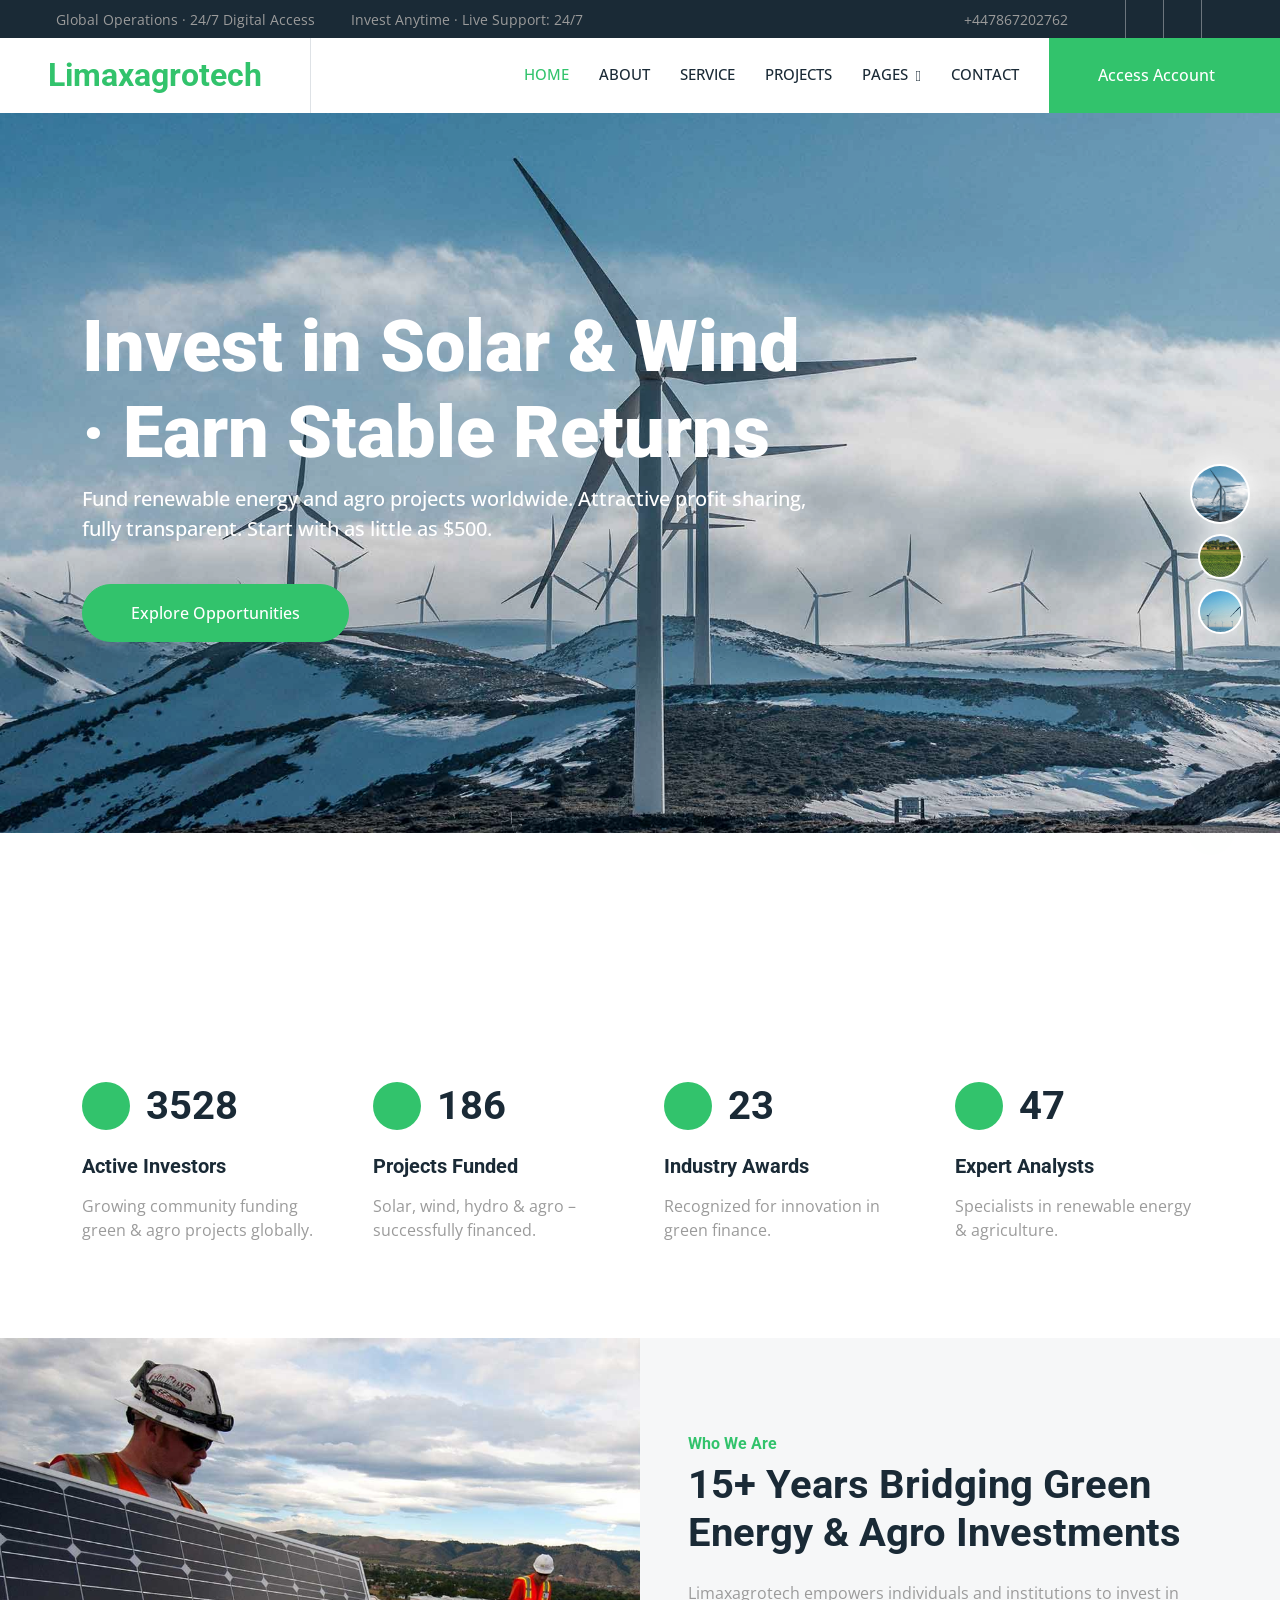
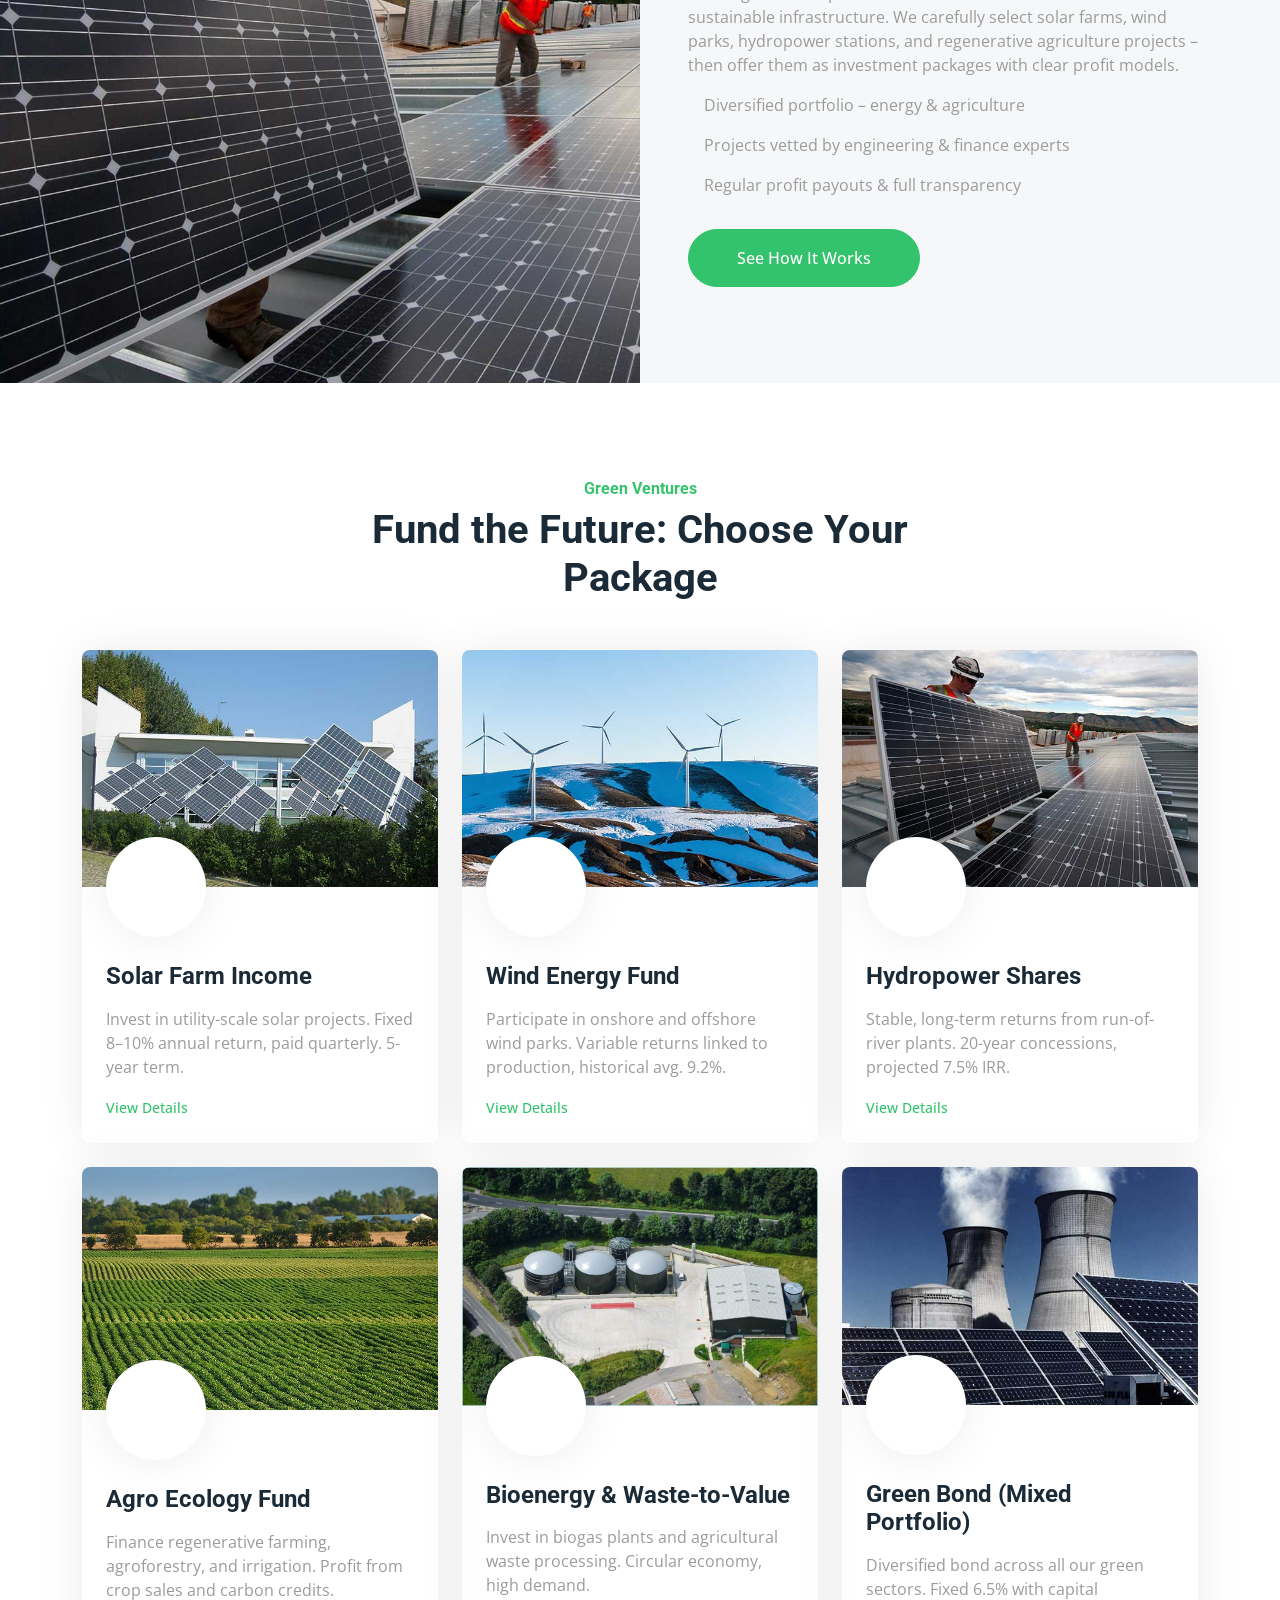
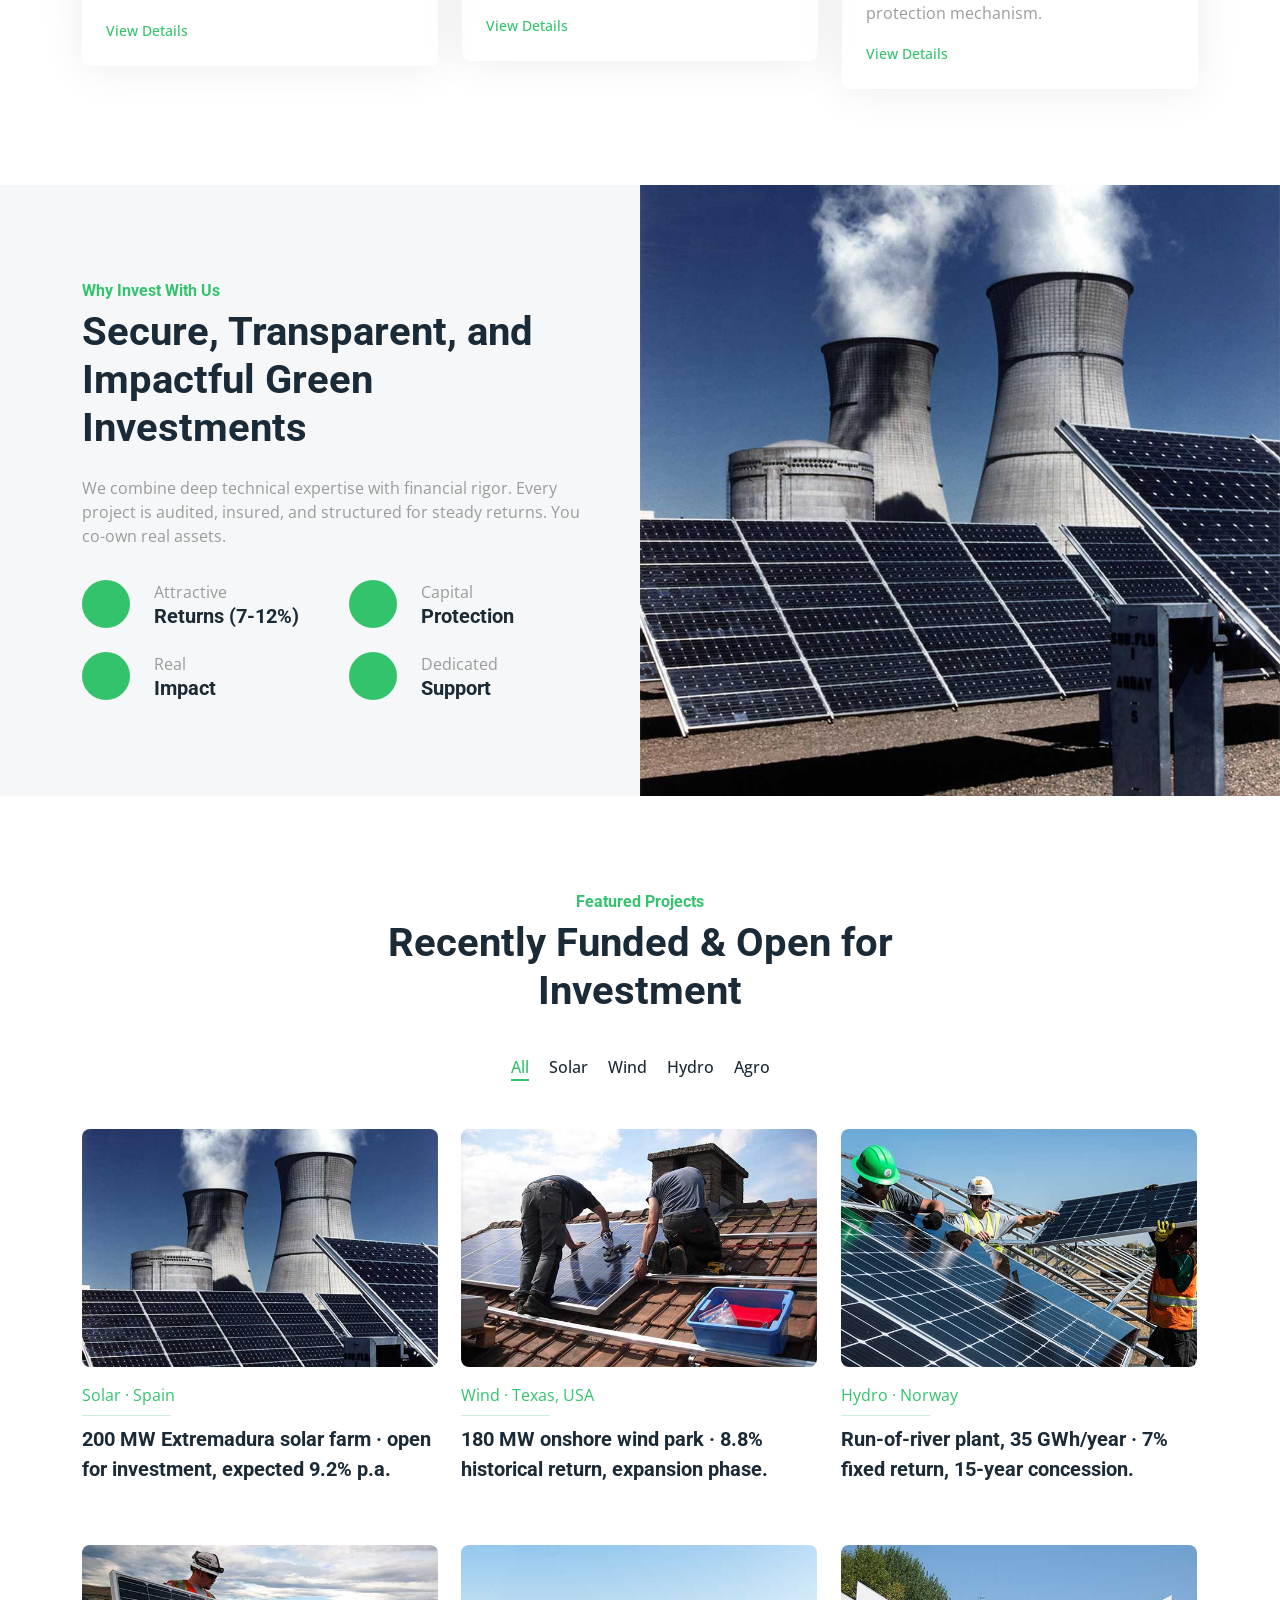
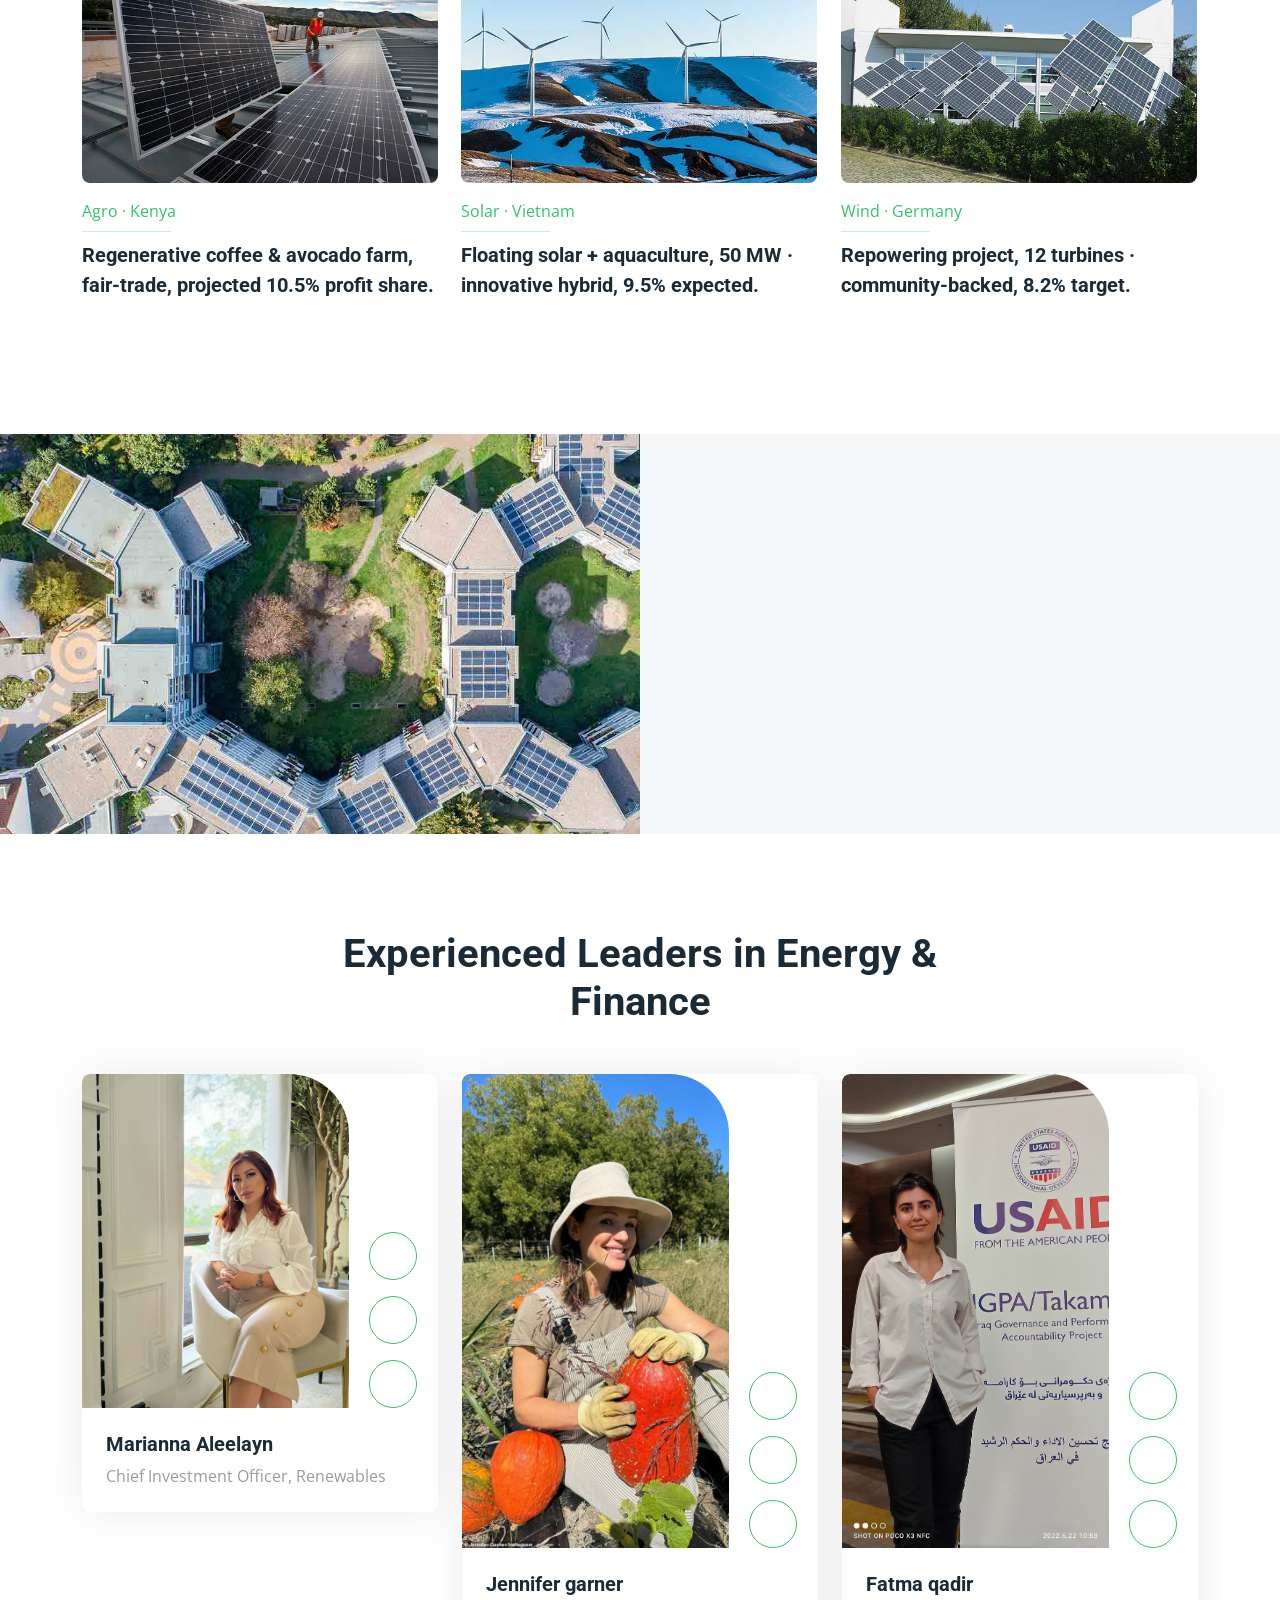
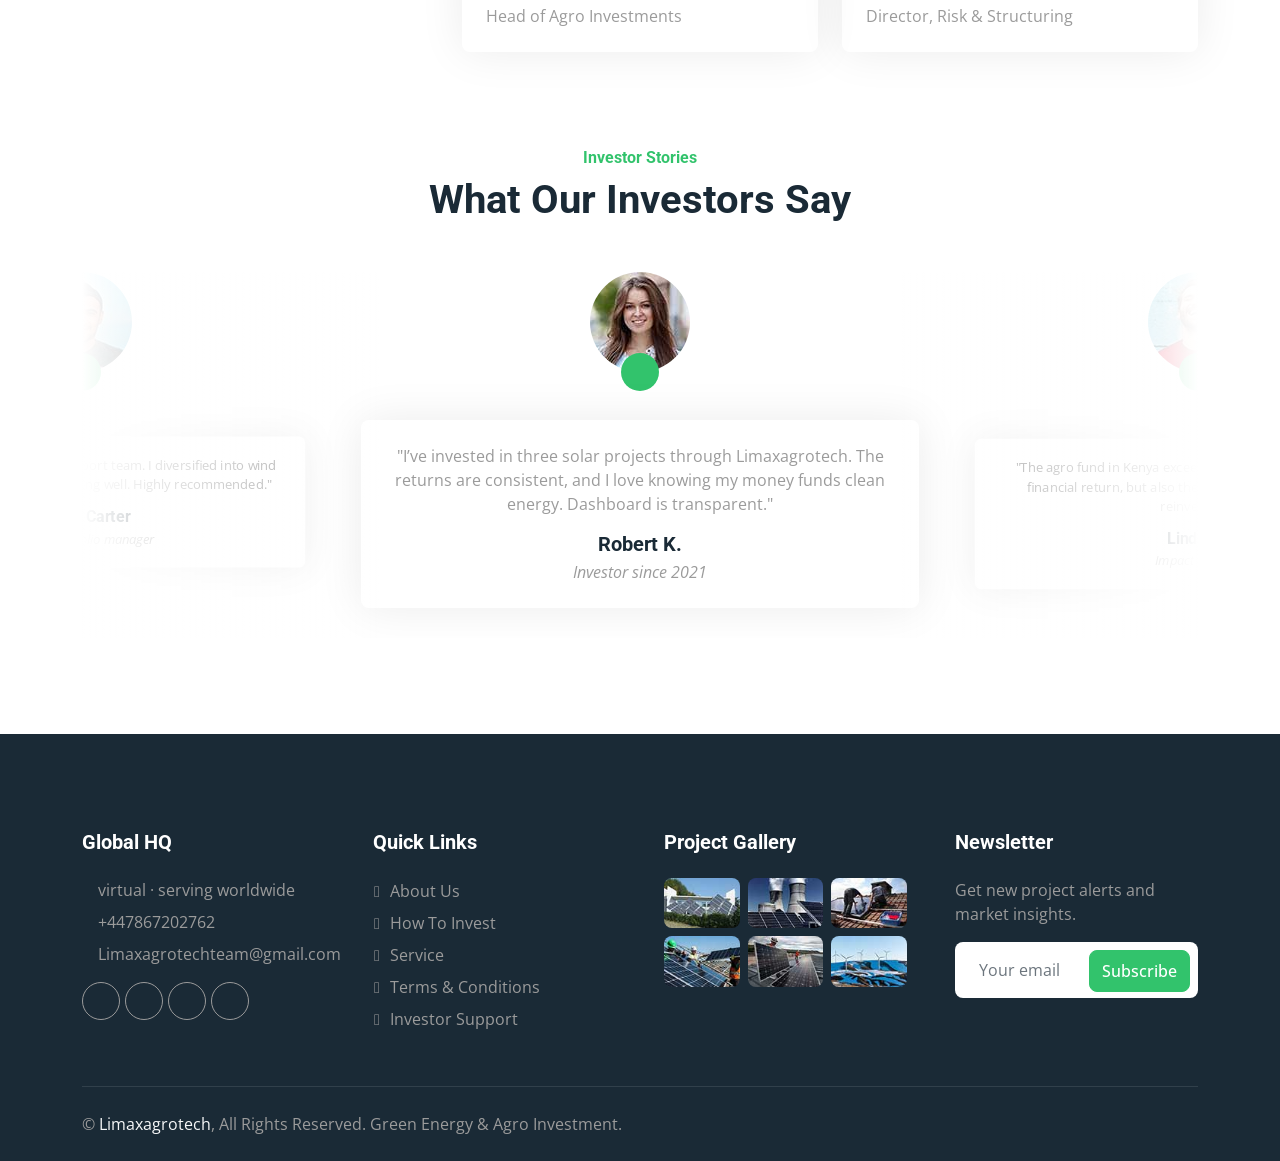
==== commit b99fa108: "first commit" ====
--- a/index.html
+++ b/index.html
@@ -148,7 +148,8 @@
                                 <p class="fs-5 fw-medium text-white mb-4 pb-3">Fund renewable energy and agro projects
                                     worldwide. Attractive profit sharing, fully transparent. Start with as little as
                                     $500.</p>
-                                <a href="/account/login" class="btn btn-primary rounded-pill py-3 px-5 animated slideInLeft">Explore
+                                <a href="/account/login"
+                                    class="btn btn-primary rounded-pill py-3 px-5 animated slideInLeft">Explore
                                     Opportunities</a>
                             </div>
                         </div>
@@ -165,7 +166,8 @@
                                     Capital Sustainably</h1>
                                 <p class="fs-5 fw-medium text-white mb-4 pb-3">Participate in large-scale organic
                                     farming, irrigation, and agro-processing. High demand, green future.</p>
-                                <a href="/account/login" class="btn btn-primary rounded-pill py-3 px-5 animated slideInLeft">Discover
+                                <a href="/account/login"
+                                    class="btn btn-primary rounded-pill py-3 px-5 animated slideInLeft">Discover
                                     Agro Projects</a>
                             </div>
                         </div>
@@ -182,7 +184,8 @@
                                     Green Energy</h1>
                                 <p class="fs-5 fw-medium text-white mb-4 pb-3">Join 3,500+ investors already profiting
                                     from solar farms, wind parks, and sustainable agriculture.</p>
-                                <a href="/account/login" class="btn btn-primary rounded-pill py-3 px-5 animated slideInLeft">View
+                                <a href="/account/login"
+                                    class="btn btn-primary rounded-pill py-3 px-5 animated slideInLeft">View
                                     Green Ventures</a>
                             </div>
                         </div>
@@ -604,7 +607,7 @@
                             </div>
                         </div>
                         <div class="p-4">
-                            <h5>Fatma qadir</h5>
+                            <h5>Marianna Aleelayn</h5>
                             <span>Chief Investment Officer, Renewables</span>
                         </div>
                     </div>
@@ -642,7 +645,7 @@
                             </div>
                         </div>
                         <div class="p-4">
-                            <h5>Sarah Chen</h5>
+                            <h5>Fatma qadir</h5>
                             <span>Director, Risk & Structuring</span>
                         </div>
                     </div>
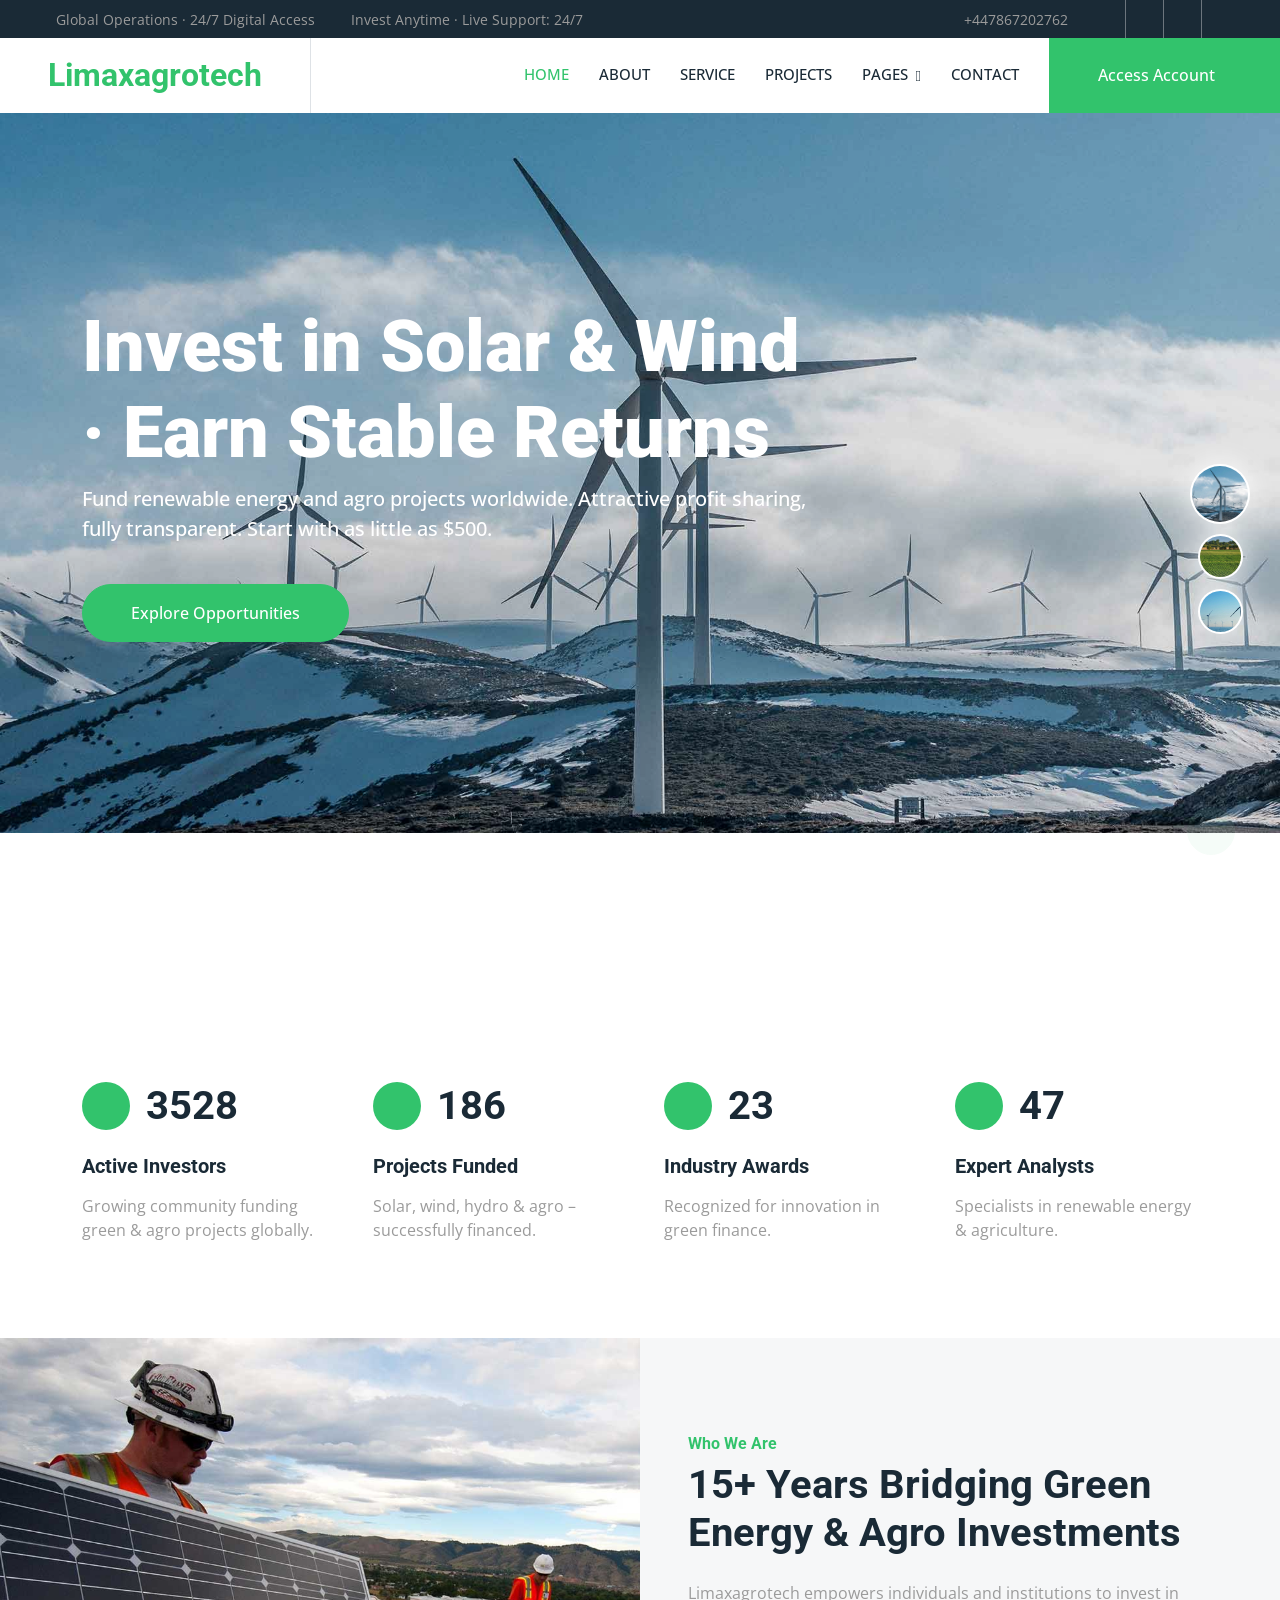
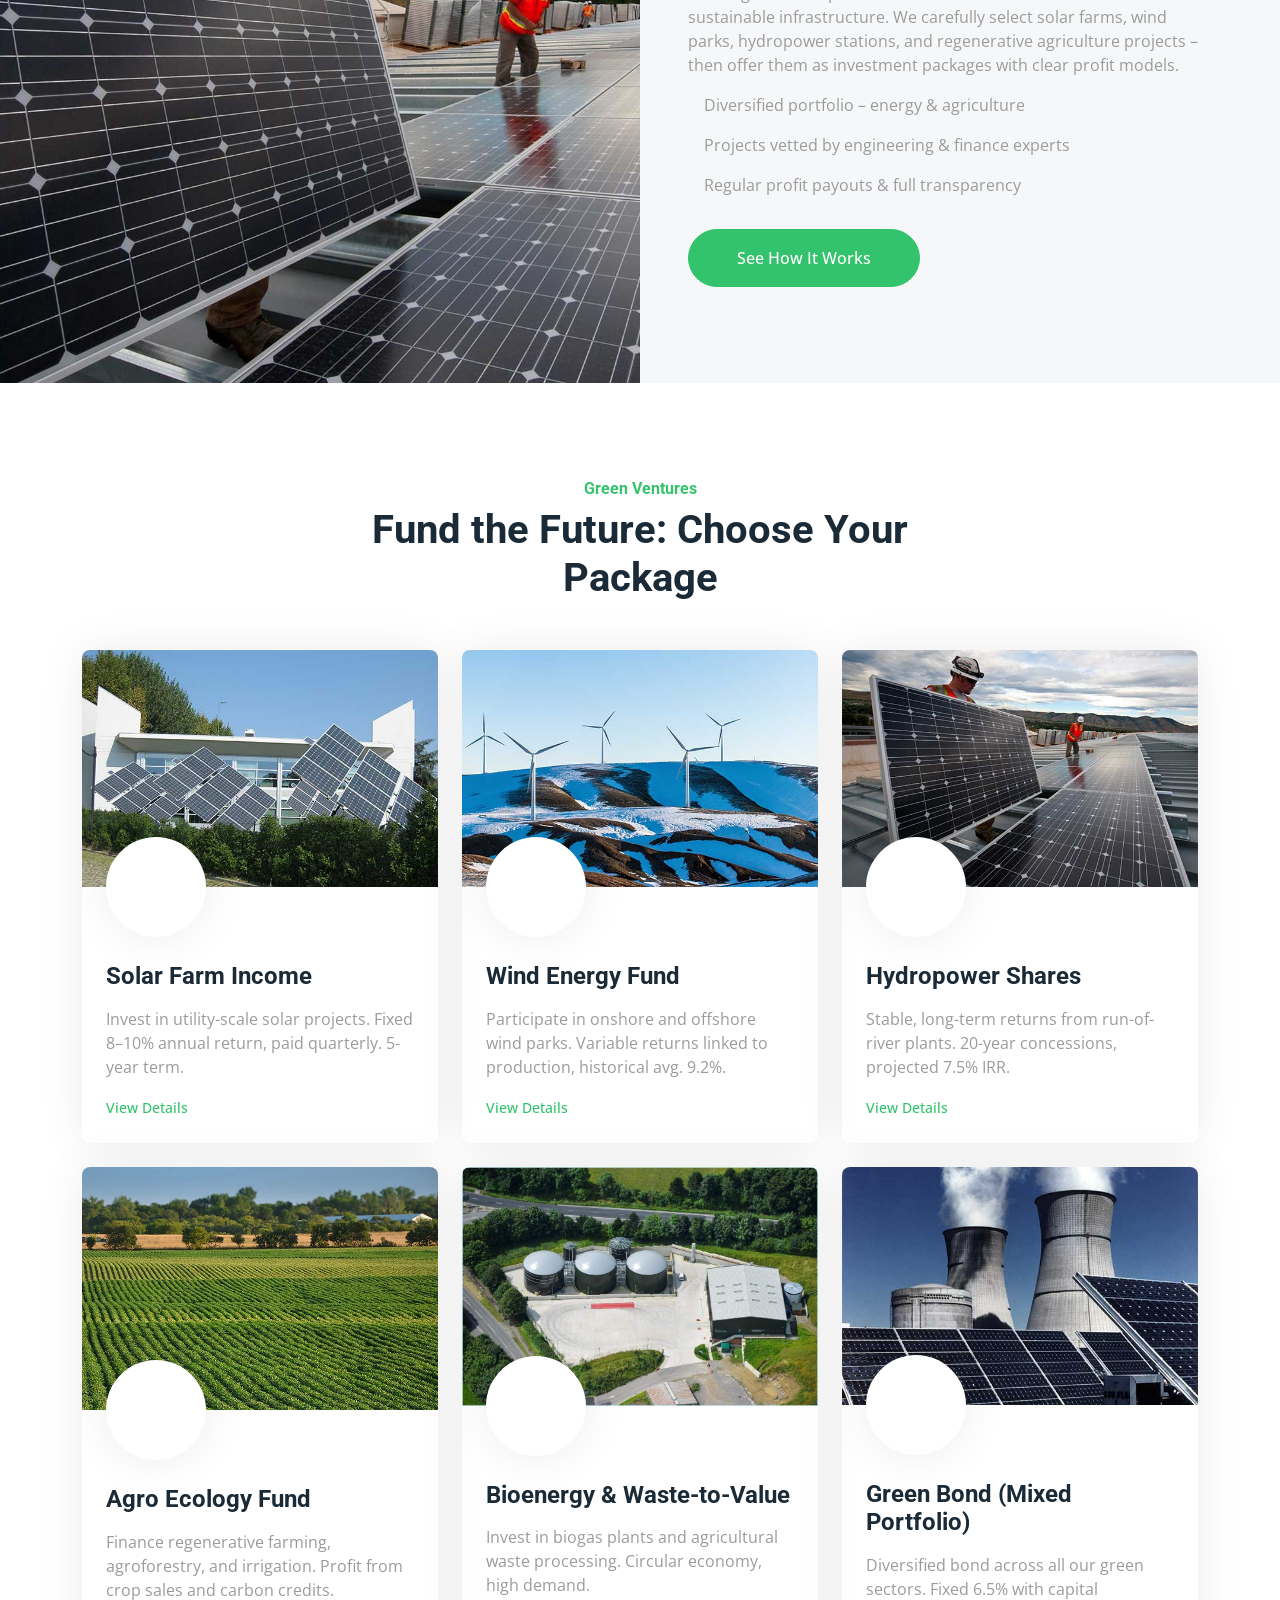
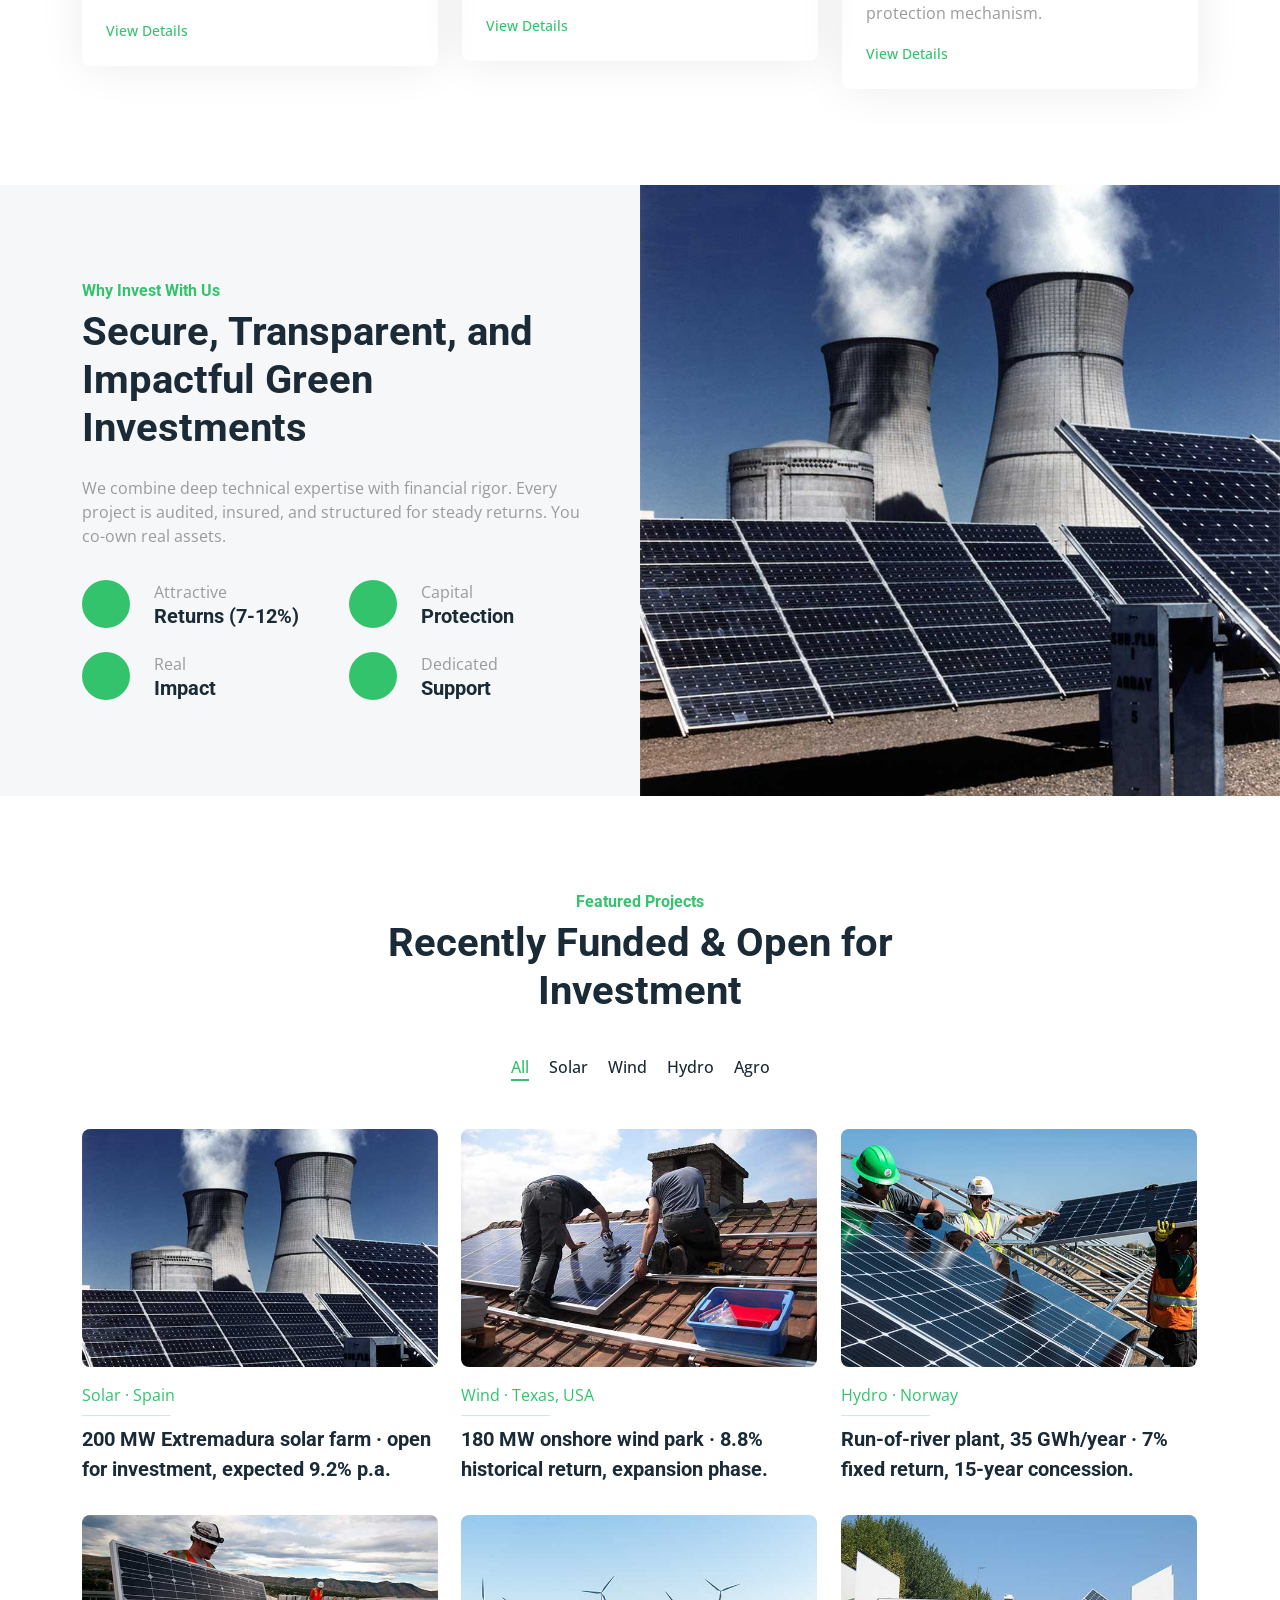
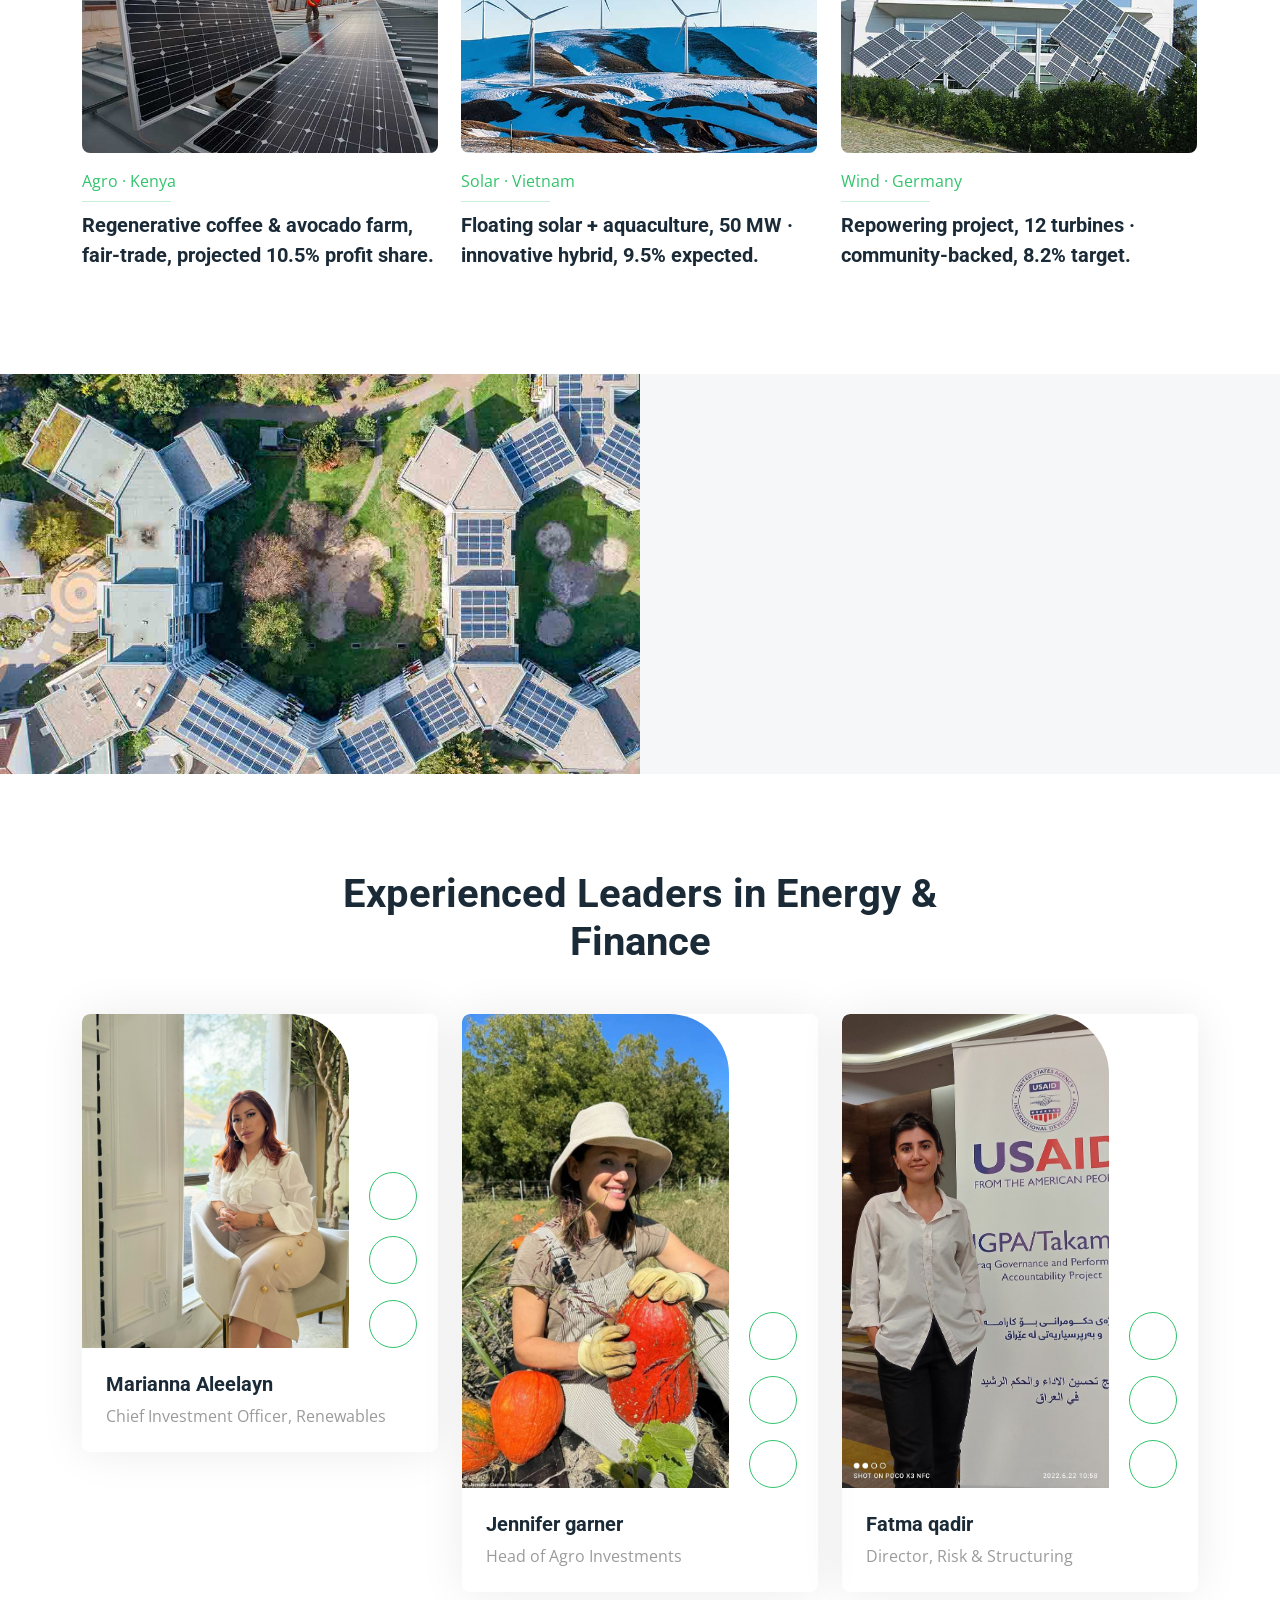
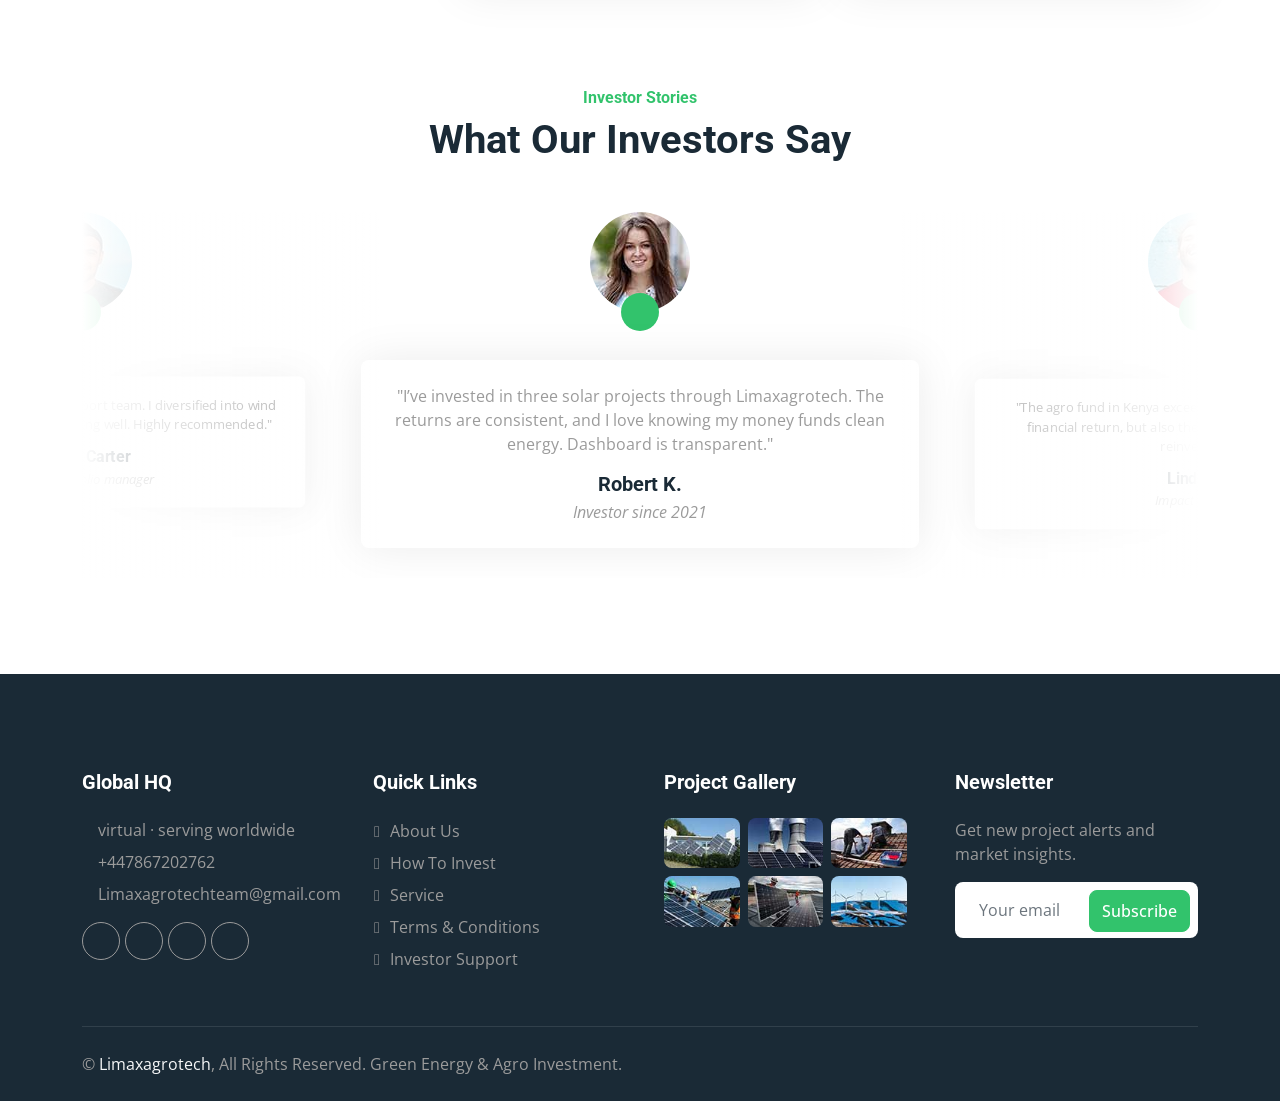
==== commit e23de5af: "first commit" ====
--- a/index.html
+++ b/index.html
@@ -53,6 +53,21 @@
             display: block !important;
         }
     </style>
+
+
+    <!-- Smartsupp Live Chat script -->
+    <script type="text/javascript">
+        var _smartsupp = _smartsupp || {};
+        _smartsupp.key = 'ae2a5a040983cd75533abd1c0fbd4bea43500c3a';
+        window.smartsupp || (function (d) {
+            var s, c, o = smartsupp = function () { o._.push(arguments) }; o._ = [];
+            s = d.getElementsByTagName('script')[0]; c = d.createElement('script');
+            c.type = 'text/javascript'; c.charset = 'utf-8'; c.async = true;
+            c.src = 'https://www.smartsuppchat.com/loader.js?'; s.parentNode.insertBefore(c, s);
+        })(document);
+    </script>
+    <noscript>Powered by <a href="https://www.smartsupp.com" target="_blank">Smartsupp</a></noscript>
+
 </head>
 
 <body>
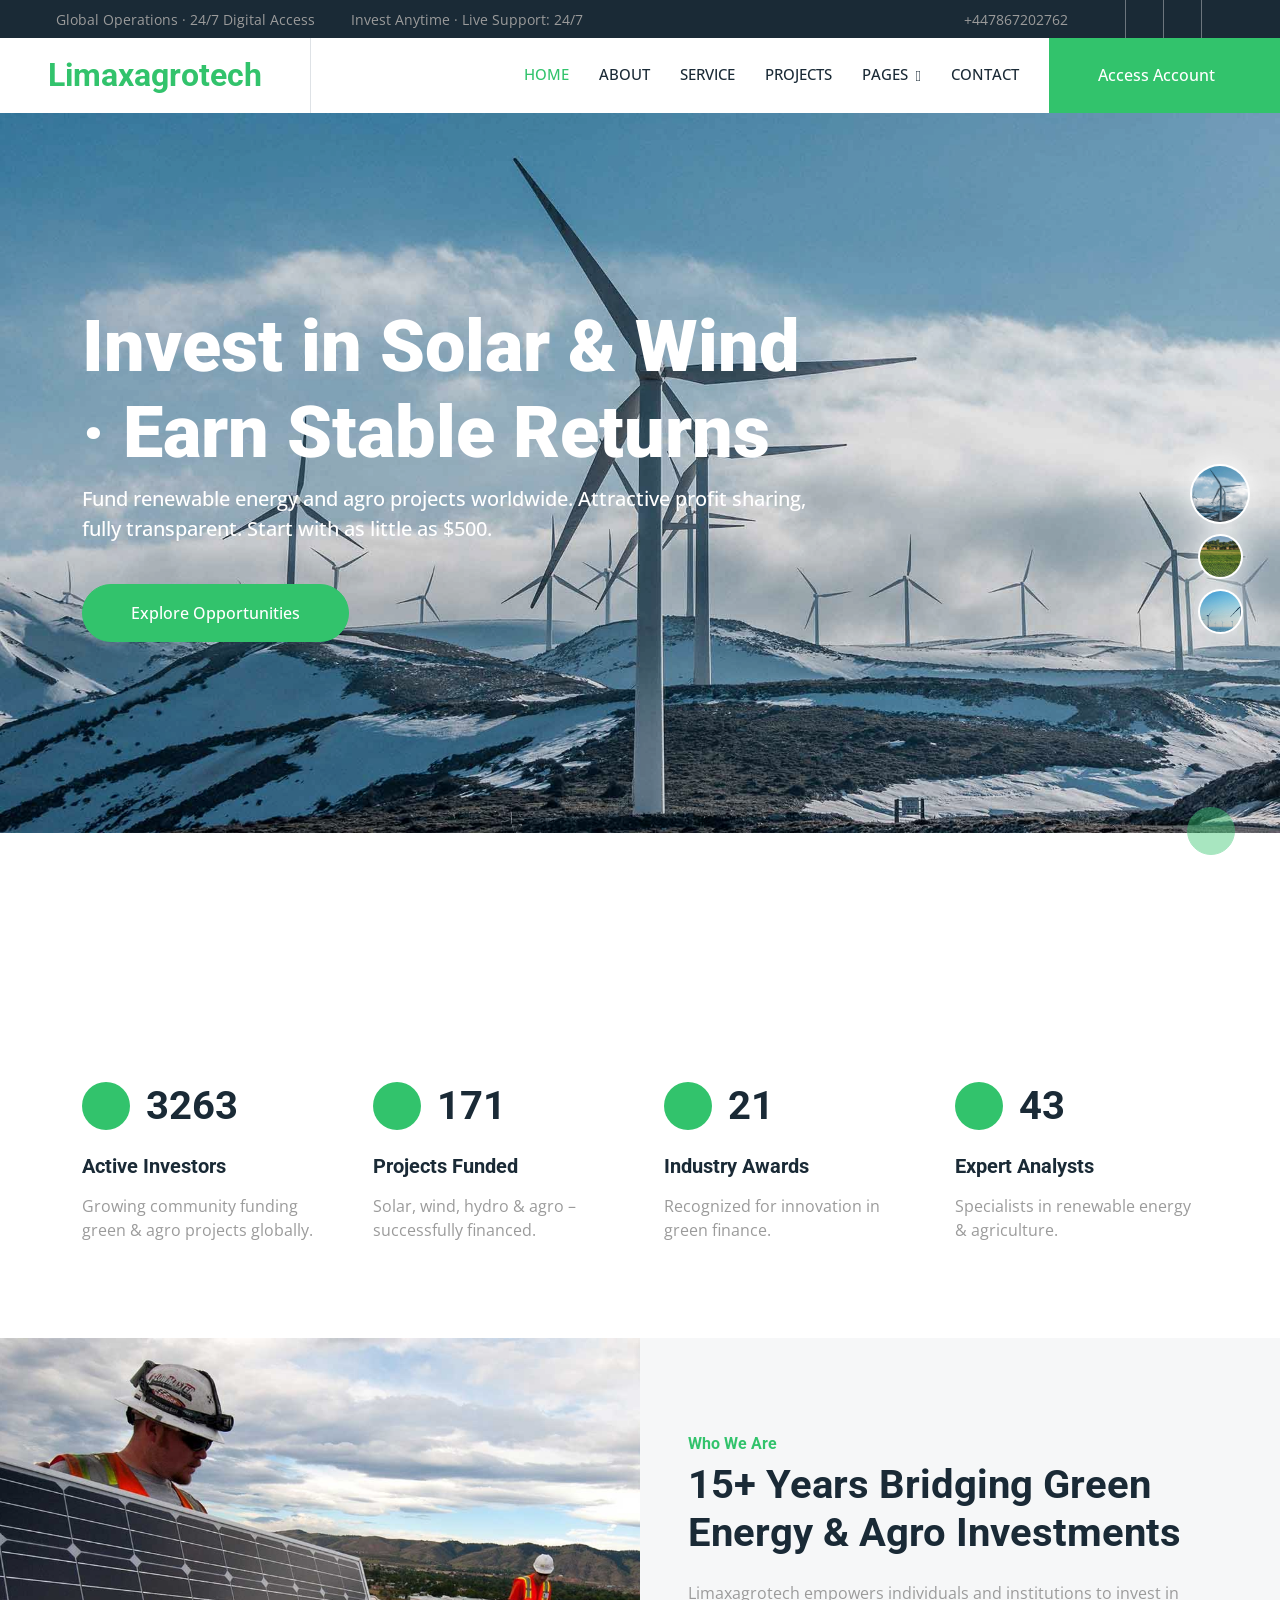
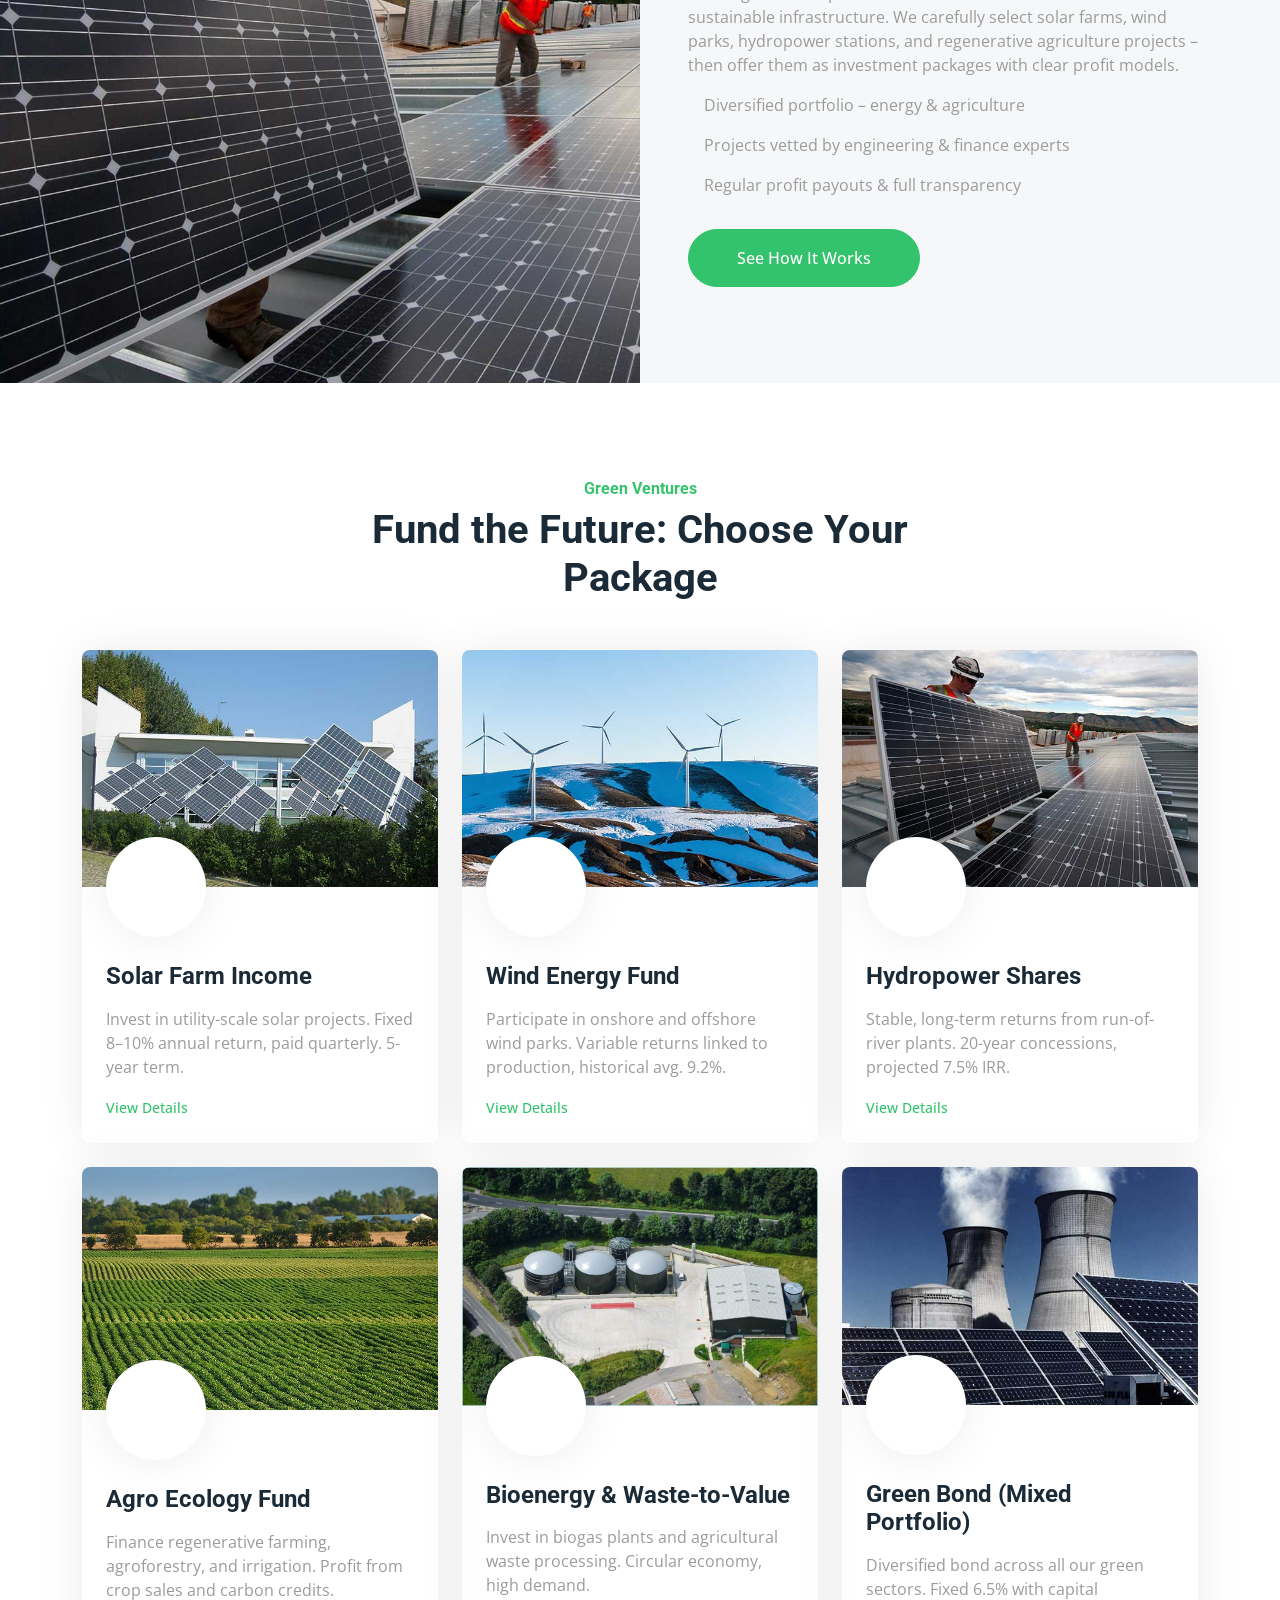
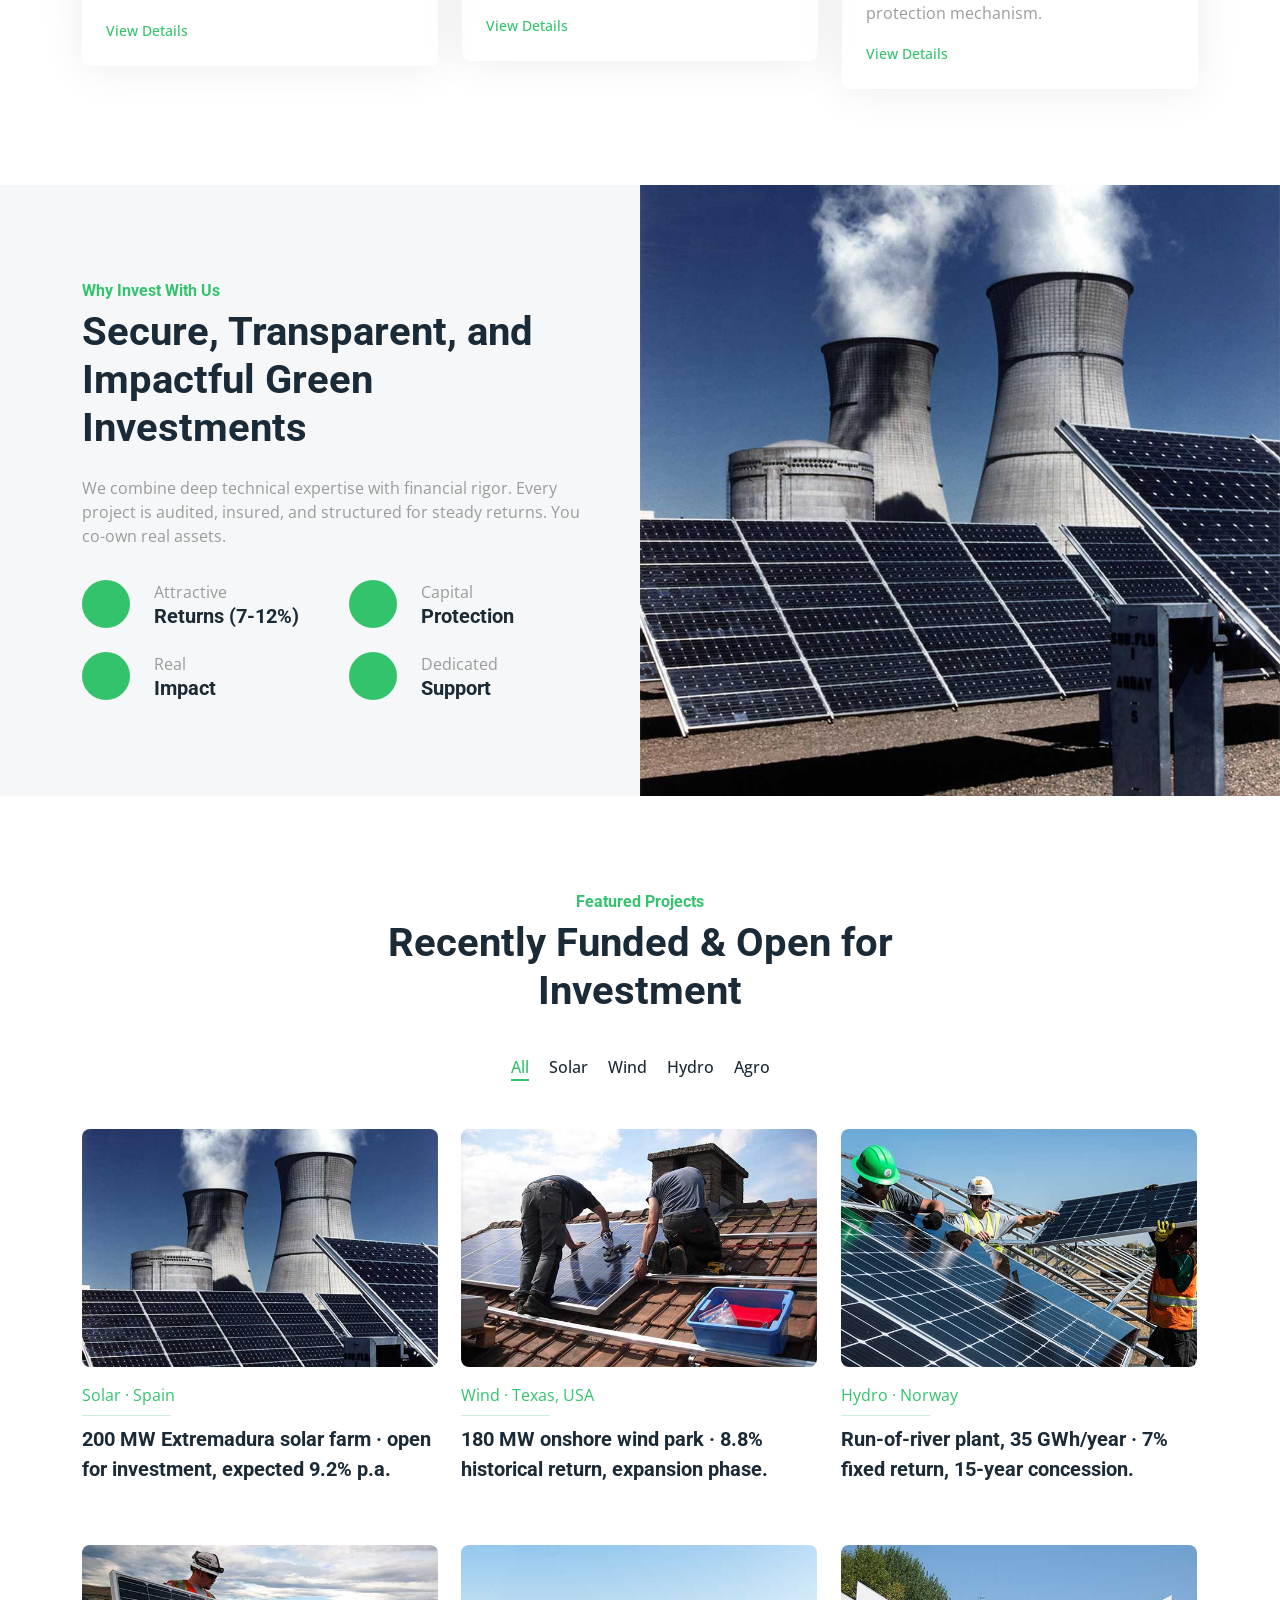
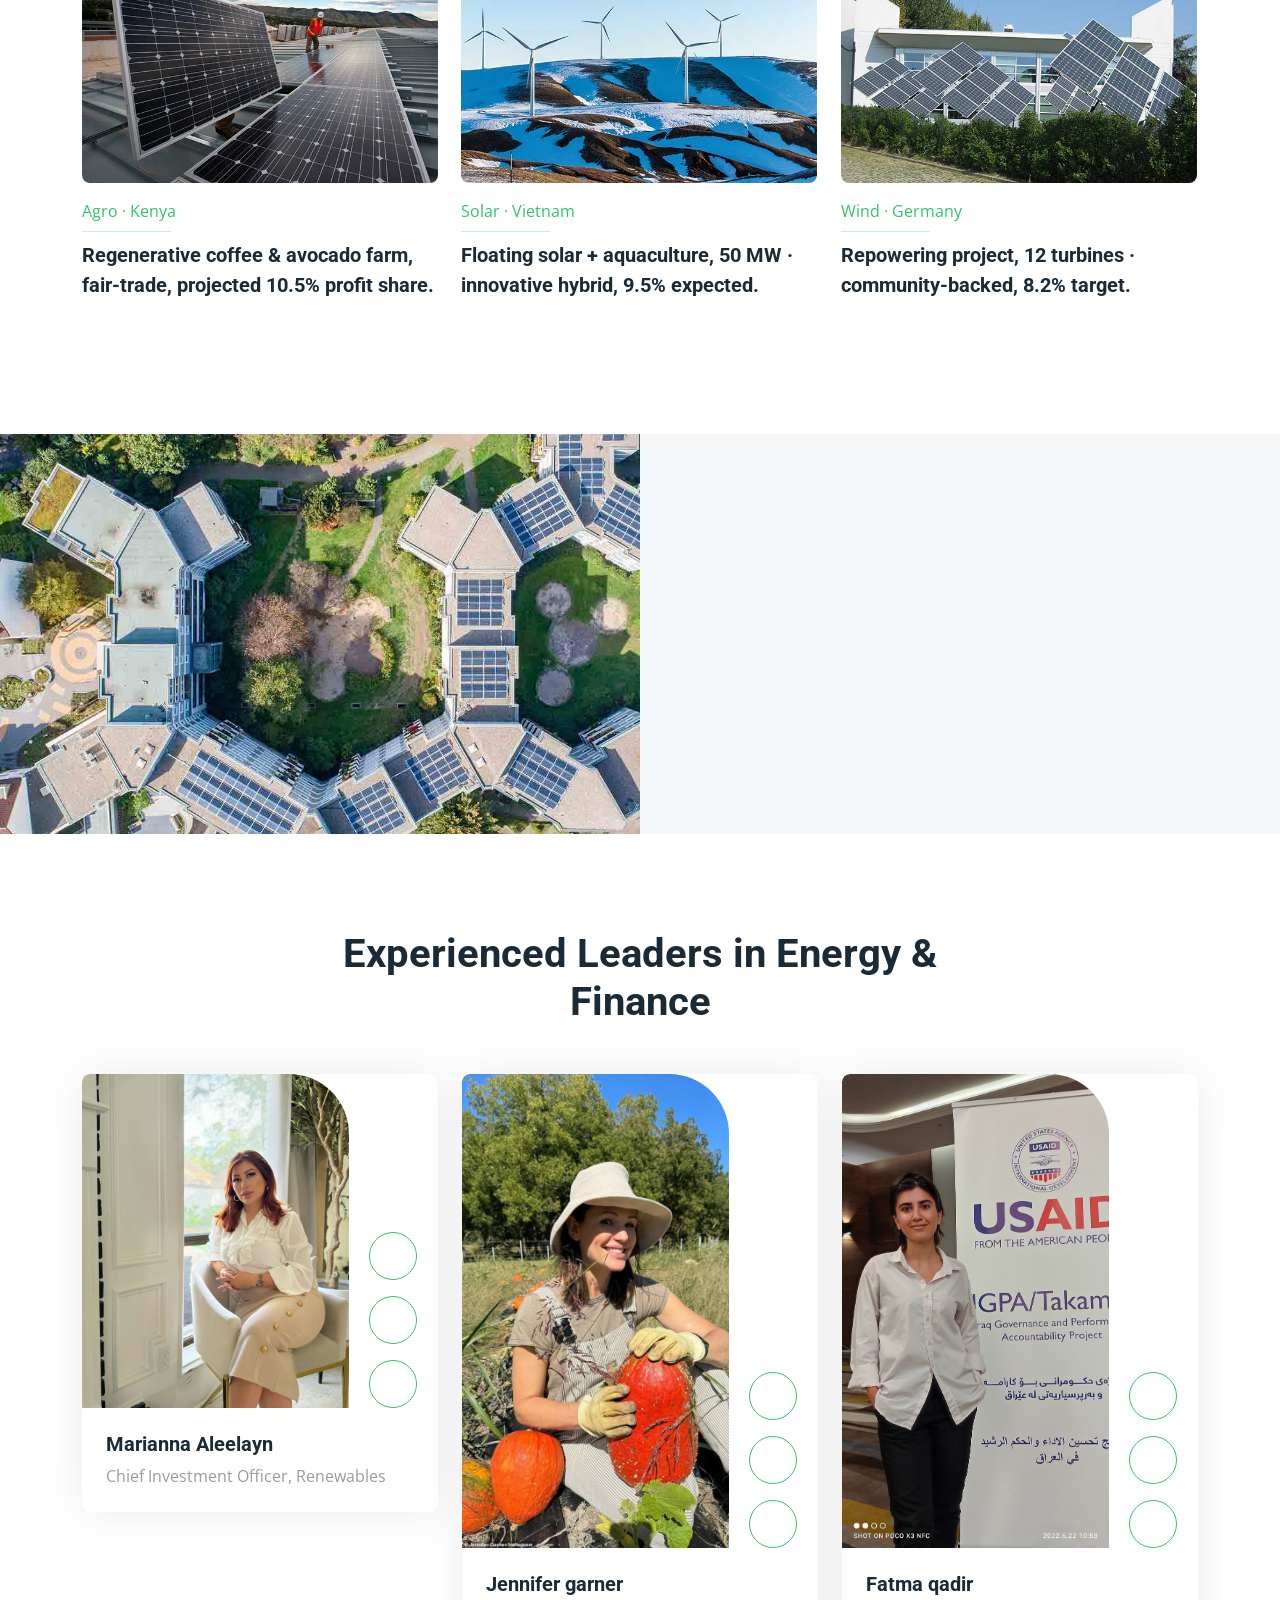
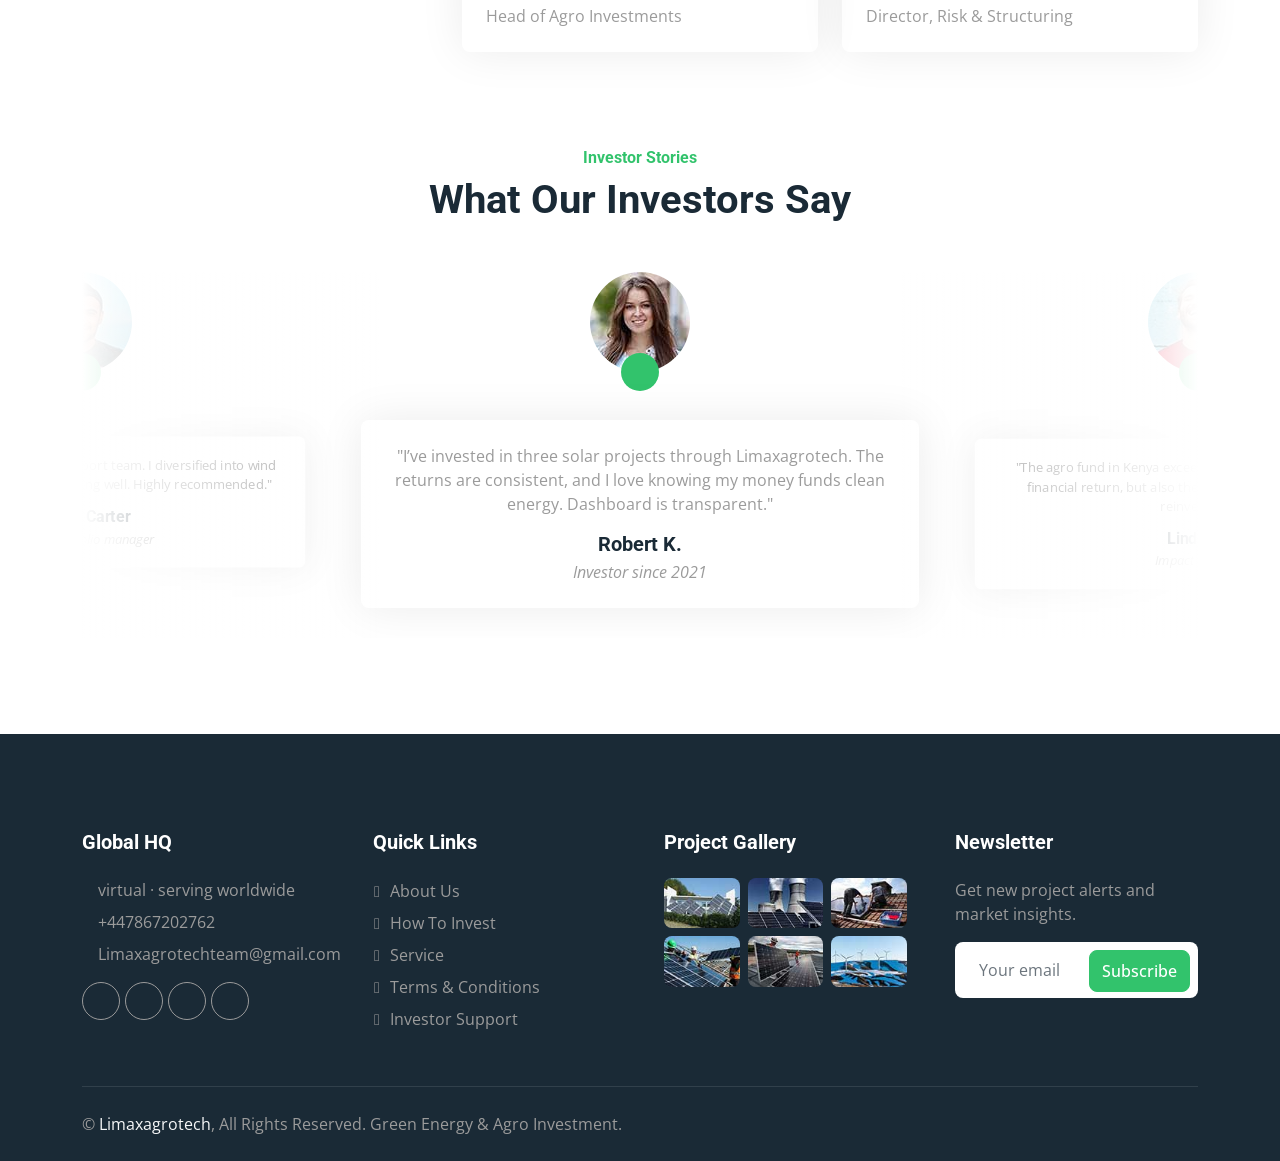
==== commit f0d08ce9: "first commit" ====
--- a/index.html
+++ b/index.html
@@ -55,18 +55,6 @@
     </style>
 
 
-    <!-- Smartsupp Live Chat script -->
-    <script type="text/javascript">
-        var _smartsupp = _smartsupp || {};
-        _smartsupp.key = 'ae2a5a040983cd75533abd1c0fbd4bea43500c3a';
-        window.smartsupp || (function (d) {
-            var s, c, o = smartsupp = function () { o._.push(arguments) }; o._ = [];
-            s = d.getElementsByTagName('script')[0]; c = d.createElement('script');
-            c.type = 'text/javascript'; c.charset = 'utf-8'; c.async = true;
-            c.src = 'https://www.smartsuppchat.com/loader.js?'; s.parentNode.insertBefore(c, s);
-        })(document);
-    </script>
-    <noscript>Powered by <a href="https://www.smartsupp.com" target="_blank">Smartsupp</a></noscript>
 
 </head>
 
@@ -840,6 +828,21 @@
             }
         });
     </script>
+
+
+    <!--Start of Tawk.to Script-->
+    <script type="text/javascript">
+        var Tawk_API = Tawk_API || {}, Tawk_LoadStart = new Date();
+        (function () {
+            var s1 = document.createElement("script"), s0 = document.getElementsByTagName("script")[0];
+            s1.async = true;
+            s1.src = 'https://embed.tawk.to/69bc31c4fca0d31c380455f7/1jk3i4qf6';
+            s1.charset = 'UTF-8';
+            s1.setAttribute('crossorigin', '*');
+            s0.parentNode.insertBefore(s1, s0);
+        })();
+    </script>
+    <!--End of Tawk.to Script-->
 </body>
 
 <!-- Mirrored from themewagon.github.io/limaxagrotech/ by HTTrack Website Copier/3.x [XR&CO'2014], Thu, 05 Feb 2026 19:25:41 GMT -->
